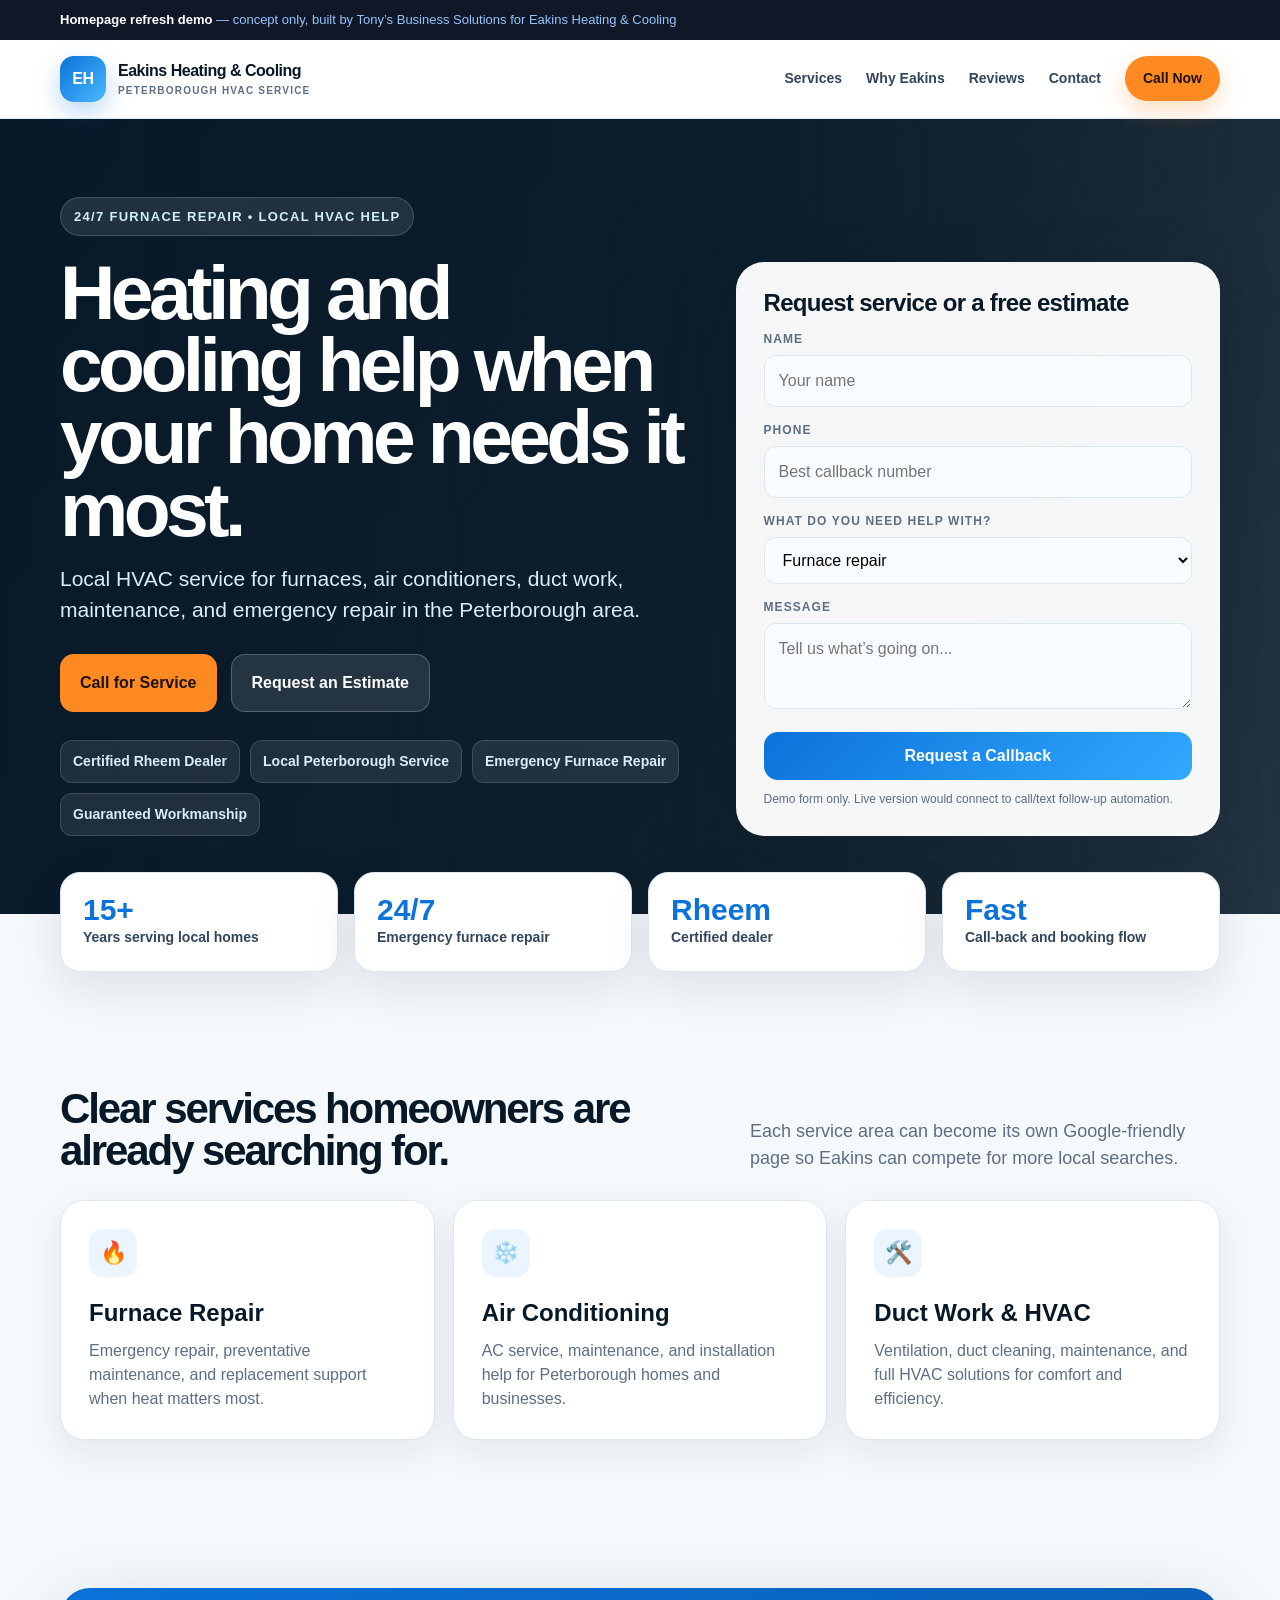
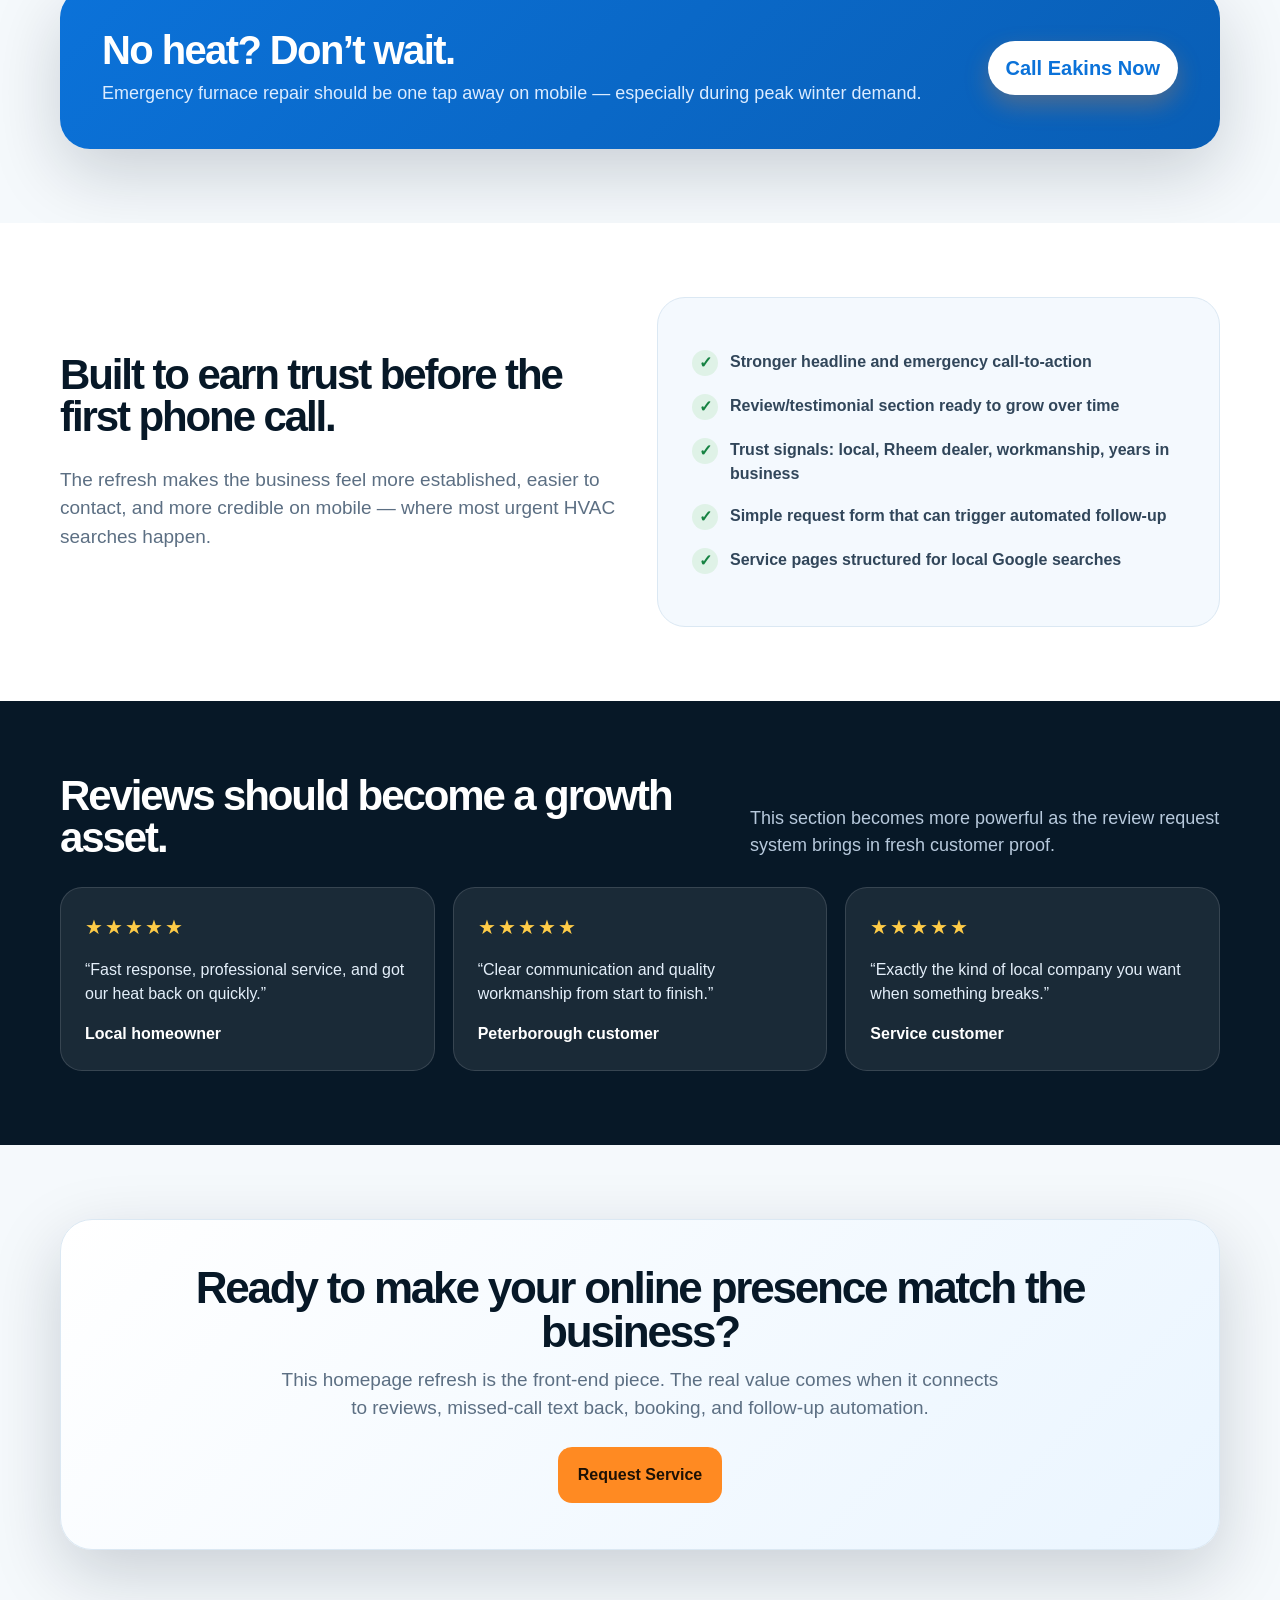
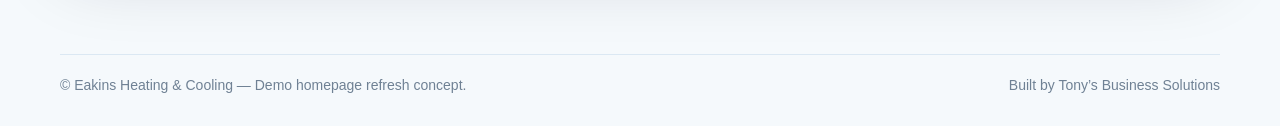
==== eakins-demo.html @ fe8b522e "Add Eakins homepage refresh demo" ====
<!doctype html>
<html lang="en">
<head>
  <meta charset="utf-8" />
  <meta name="viewport" content="width=device-width, initial-scale=1" />
  <title>Eakins Heating & Cooling — Homepage Refresh Demo</title>
  <meta name="description" content="Homepage refresh concept for Eakins Heating & Cooling in Peterborough." />
  <style>
    :root{
      --navy:#071827; --blue:#0b72d9; --blue2:#095eb5; --orange:#ff8a22; --ice:#eef8ff;
      --text:#102033; --muted:#5c6f83; --line:#dbe8f3; --white:#fff; --dark:#07121f;
      --shadow:0 24px 70px rgba(7,24,39,.18);
    }
    *{box-sizing:border-box} body{margin:0;font-family:Inter,Segoe UI,Arial,sans-serif;color:var(--text);background:#f5f9fc;line-height:1.5} a{text-decoration:none;color:inherit} .container{width:min(1160px,92vw);margin:0 auto}
    .demo-bar{background:#101827;color:#dbeafe;padding:10px 0;font-size:13px}.demo-bar strong{color:#fff}.demo-bar span{color:#93c5fd}
    header{background:rgba(255,255,255,.94);backdrop-filter:blur(14px);position:sticky;top:0;z-index:10;border-bottom:1px solid rgba(219,232,243,.85)}.nav{height:78px;display:flex;align-items:center;justify-content:space-between;gap:24px}.logo{display:flex;align-items:center;gap:12px;font-weight:900;letter-spacing:-.03em;color:var(--navy)}.mark{width:46px;height:46px;border-radius:14px;background:linear-gradient(135deg,var(--blue),#48b8ff);display:grid;place-items:center;color:#fff;font-weight:900;box-shadow:0 10px 25px rgba(11,114,217,.28)}.logo small{display:block;font-weight:700;letter-spacing:.12em;text-transform:uppercase;color:var(--muted);font-size:10px}.navlinks{display:flex;align-items:center;gap:24px;color:#31465a;font-weight:700;font-size:14px}.phone{background:var(--orange);color:#1f1206;padding:12px 18px;border-radius:999px;font-weight:900;box-shadow:0 10px 25px rgba(255,138,34,.28)}
    .hero{position:relative;overflow:hidden;background:linear-gradient(135deg,rgba(7,24,39,.95),rgba(7,24,39,.82)),radial-gradient(circle at 70% 30%,rgba(11,114,217,.35),transparent 35%);color:#fff}.hero:before{content:"";position:absolute;inset:0;background:linear-gradient(90deg,rgba(7,24,39,.98) 0%,rgba(7,24,39,.86) 52%,rgba(7,24,39,.35) 100%),url('https://images.unsplash.com/photo-1621905252507-b35492cc74b4?auto=format&fit=crop&w=1600&q=80') center/cover;opacity:.92}.hero-inner{position:relative;min-height:690px;display:grid;grid-template-columns:1.02fr .78fr;gap:42px;align-items:center;padding:78px 0}.eyebrow{display:inline-flex;align-items:center;gap:8px;background:rgba(255,255,255,.1);border:1px solid rgba(255,255,255,.16);color:#cdefff;padding:9px 13px;border-radius:999px;font-size:13px;font-weight:900;text-transform:uppercase;letter-spacing:.1em}.hero h1{font-size:clamp(44px,6vw,78px);line-height:.94;letter-spacing:-.06em;margin:20px 0 18px;max-width:760px}.hero p{font-size:21px;color:#dcecff;max-width:680px;margin:0 0 28px}.hero-actions{display:flex;flex-wrap:wrap;gap:14px;margin:28px 0}.btn{display:inline-flex;align-items:center;justify-content:center;gap:8px;border-radius:14px;padding:16px 20px;font-weight:900}.btn-primary{background:var(--orange);color:#1d1105}.btn-secondary{background:rgba(255,255,255,.11);border:1px solid rgba(255,255,255,.22);color:#fff}.trust-row{display:flex;flex-wrap:wrap;gap:10px;margin-top:22px}.trust{background:rgba(255,255,255,.09);border:1px solid rgba(255,255,255,.14);padding:10px 12px;border-radius:12px;color:#d9ebff;font-weight:800;font-size:14px}.quote-card{background:rgba(255,255,255,.96);color:var(--text);border-radius:28px;padding:28px;box-shadow:var(--shadow);align-self:end}.quote-card h3{font-size:24px;line-height:1.08;margin:0 0 14px;color:var(--navy);letter-spacing:-.03em}.quote-card label{display:block;font-weight:900;font-size:12px;color:var(--muted);text-transform:uppercase;letter-spacing:.09em;margin:14px 0 7px}.quote-card input,.quote-card select,.quote-card textarea{width:100%;border:1px solid var(--line);border-radius:12px;padding:13px 14px;font:inherit;background:#f9fcff}.quote-card textarea{min-height:86px;resize:vertical}.quote-card button{width:100%;border:0;margin-top:16px;cursor:pointer;background:linear-gradient(135deg,var(--blue),#32a9ff);color:#fff;padding:15px;border-radius:14px;font-weight:900;font-size:16px}.fine{font-size:12px;color:var(--muted);margin-top:10px}.stats{display:grid;grid-template-columns:repeat(4,1fr);gap:16px;transform:translateY(-42px);position:relative}.stat{background:#fff;border:1px solid var(--line);border-radius:20px;padding:22px;box-shadow:0 16px 46px rgba(7,24,39,.1)}.stat strong{display:block;font-size:30px;color:var(--blue);line-height:1}.stat span{font-weight:800;color:#31465a;font-size:14px}.section{padding:74px 0}.section-title{display:flex;align-items:end;justify-content:space-between;gap:22px;margin-bottom:28px}.section-title h2{font-size:42px;line-height:1;letter-spacing:-.05em;margin:0;color:var(--navy);max-width:680px}.section-title p{max-width:470px;color:var(--muted);font-size:18px;margin:0}.services{display:grid;grid-template-columns:repeat(3,1fr);gap:18px}.service{background:#fff;border:1px solid var(--line);border-radius:24px;padding:28px;box-shadow:0 12px 36px rgba(7,24,39,.08)}.icon{width:48px;height:48px;border-radius:14px;background:#eaf5ff;display:grid;place-items:center;color:var(--blue);font-weight:900;font-size:22px;margin-bottom:18px}.service h3{font-size:24px;margin:0 0 8px;color:var(--navy)}.service p{color:var(--muted);margin:0}.emergency{background:linear-gradient(135deg,var(--blue),var(--blue2));color:#fff;border-radius:30px;padding:42px;display:grid;grid-template-columns:1fr auto;gap:24px;align-items:center;box-shadow:var(--shadow)}.emergency h2{font-size:40px;line-height:1;margin:0 0 10px;letter-spacing:-.04em}.emergency p{margin:0;color:#dcecff;font-size:18px}.emergency .phone{font-size:20px;background:#fff;color:var(--blue)}.why{background:#fff}.why-grid{display:grid;grid-template-columns:1fr 1fr;gap:34px;align-items:center}.panel{background:#f4f9fe;border:1px solid var(--line);border-radius:28px;padding:34px}.check{display:flex;gap:12px;margin:18px 0;color:#31465a;font-weight:700}.check:before{content:"✓";width:26px;height:26px;border-radius:999px;background:#dff2e7;color:#168242;display:grid;place-items:center;flex:0 0 auto;font-weight:900}.reviews{background:#071827;color:#fff}.reviews .section-title h2{color:#fff}.reviews .section-title p{color:#b7c9dc}.review-grid{display:grid;grid-template-columns:repeat(3,1fr);gap:18px}.review{background:rgba(255,255,255,.08);border:1px solid rgba(255,255,255,.13);border-radius:22px;padding:24px}.stars{color:#ffcc47;font-size:20px;letter-spacing:2px}.review p{color:#e4effa}.review strong{color:#fff}.final-cta{background:linear-gradient(135deg,#fff,#eaf5ff);border:1px solid var(--line);border-radius:32px;padding:46px;text-align:center;box-shadow:var(--shadow)}.final-cta h2{font-size:44px;line-height:1;margin:0 0 12px;color:var(--navy);letter-spacing:-.05em}.final-cta p{font-size:19px;color:var(--muted);max-width:720px;margin:0 auto 24px}footer{padding:30px 0;color:#6f8194;font-size:14px}.foot{display:flex;justify-content:space-between;gap:20px;border-top:1px solid var(--line);padding-top:20px}.sticky-mobile{display:none}
    @media(max-width:900px){.navlinks{display:none}.hero-inner{grid-template-columns:1fr;min-height:auto;padding:58px 0}.quote-card{align-self:auto}.stats,.services,.review-grid,.why-grid{grid-template-columns:1fr}.stats{transform:none;margin-top:18px}.section-title{display:block}.emergency{grid-template-columns:1fr}.foot{display:block}.sticky-mobile{display:flex;position:fixed;bottom:14px;left:14px;right:14px;z-index:20;background:var(--orange);color:#1d1105;border-radius:16px;padding:15px;justify-content:center;font-weight:900;box-shadow:0 14px 40px rgba(0,0,0,.25)}}
  </style>
</head>
<body>
  <div class="demo-bar"><div class="container"><strong>Homepage refresh demo</strong> <span>— concept only, built by Tony’s Business Solutions for Eakins Heating & Cooling</span></div></div>
  <header>
    <div class="container nav">
      <a class="logo" href="#"><div class="mark">EH</div><div>Eakins Heating & Cooling<small>Peterborough HVAC Service</small></div></a>
      <nav class="navlinks"><a href="#services">Services</a><a href="#why">Why Eakins</a><a href="#reviews">Reviews</a><a href="#contact">Contact</a><a class="phone" href="tel:+17050000000">Call Now</a></nav>
    </div>
  </header>
  <main>
    <section class="hero">
      <div class="container hero-inner">
        <div>
          <div class="eyebrow">24/7 Furnace Repair • Local HVAC Help</div>
          <h1>Heating and cooling help when your home needs it most.</h1>
          <p>Local HVAC service for furnaces, air conditioners, duct work, maintenance, and emergency repair in the Peterborough area.</p>
          <div class="hero-actions"><a class="btn btn-primary" href="tel:+17050000000">Call for Service</a><a class="btn btn-secondary" href="#contact">Request an Estimate</a></div>
          <div class="trust-row"><div class="trust">Certified Rheem Dealer</div><div class="trust">Local Peterborough Service</div><div class="trust">Emergency Furnace Repair</div><div class="trust">Guaranteed Workmanship</div></div>
        </div>
        <form class="quote-card" id="contact">
          <h3>Request service or a free estimate</h3>
          <label>Name</label><input placeholder="Your name" />
          <label>Phone</label><input placeholder="Best callback number" />
          <label>What do you need help with?</label><select><option>Furnace repair</option><option>Air conditioning</option><option>HVAC installation</option><option>Duct work / maintenance</option><option>Emergency service</option></select>
          <label>Message</label><textarea placeholder="Tell us what’s going on..."></textarea>
          <button type="button">Request a Callback</button>
          <div class="fine">Demo form only. Live version would connect to call/text follow-up automation.</div>
        </form>
      </div>
    </section>
    <div class="container stats">
      <div class="stat"><strong>15+</strong><span>Years serving local homes</span></div>
      <div class="stat"><strong>24/7</strong><span>Emergency furnace repair</span></div>
      <div class="stat"><strong>Rheem</strong><span>Certified dealer</span></div>
      <div class="stat"><strong>Fast</strong><span>Call-back and booking flow</span></div>
    </div>
    <section class="section" id="services">
      <div class="container">
        <div class="section-title"><h2>Clear services homeowners are already searching for.</h2><p>Each service area can become its own Google-friendly page so Eakins can compete for more local searches.</p></div>
        <div class="services">
          <div class="service"><div class="icon">🔥</div><h3>Furnace Repair</h3><p>Emergency repair, preventative maintenance, and replacement support when heat matters most.</p></div>
          <div class="service"><div class="icon">❄️</div><h3>Air Conditioning</h3><p>AC service, maintenance, and installation help for Peterborough homes and businesses.</p></div>
          <div class="service"><div class="icon">🛠️</div><h3>Duct Work & HVAC</h3><p>Ventilation, duct cleaning, maintenance, and full HVAC solutions for comfort and efficiency.</p></div>
        </div>
      </div>
    </section>
    <section class="section"><div class="container"><div class="emergency"><div><h2>No heat? Don’t wait.</h2><p>Emergency furnace repair should be one tap away on mobile — especially during peak winter demand.</p></div><a class="phone" href="tel:+17050000000">Call Eakins Now</a></div></div></section>
    <section class="section why" id="why"><div class="container why-grid"><div><div class="section-title"><h2>Built to earn trust before the first phone call.</h2></div><p style="font-size:19px;color:var(--muted)">The refresh makes the business feel more established, easier to contact, and more credible on mobile — where most urgent HVAC searches happen.</p></div><div class="panel"><div class="check">Stronger headline and emergency call-to-action</div><div class="check">Review/testimonial section ready to grow over time</div><div class="check">Trust signals: local, Rheem dealer, workmanship, years in business</div><div class="check">Simple request form that can trigger automated follow-up</div><div class="check">Service pages structured for local Google searches</div></div></div></section>
    <section class="section reviews" id="reviews"><div class="container"><div class="section-title"><h2>Reviews should become a growth asset.</h2><p>This section becomes more powerful as the review request system brings in fresh customer proof.</p></div><div class="review-grid"><div class="review"><div class="stars">★★★★★</div><p>“Fast response, professional service, and got our heat back on quickly.”</p><strong>Local homeowner</strong></div><div class="review"><div class="stars">★★★★★</div><p>“Clear communication and quality workmanship from start to finish.”</p><strong>Peterborough customer</strong></div><div class="review"><div class="stars">★★★★★</div><p>“Exactly the kind of local company you want when something breaks.”</p><strong>Service customer</strong></div></div></div></section>
    <section class="section"><div class="container final-cta"><h2>Ready to make your online presence match the business?</h2><p>This homepage refresh is the front-end piece. The real value comes when it connects to reviews, missed-call text back, booking, and follow-up automation.</p><a class="btn btn-primary" href="#contact">Request Service</a></div></section>
  </main>
  <footer><div class="container foot"><div>© Eakins Heating & Cooling — Demo homepage refresh concept.</div><div>Built by Tony’s Business Solutions</div></div></footer>
  <a class="sticky-mobile" href="tel:+17050000000">Call Eakins Heating & Cooling</a>
</body>
</html>
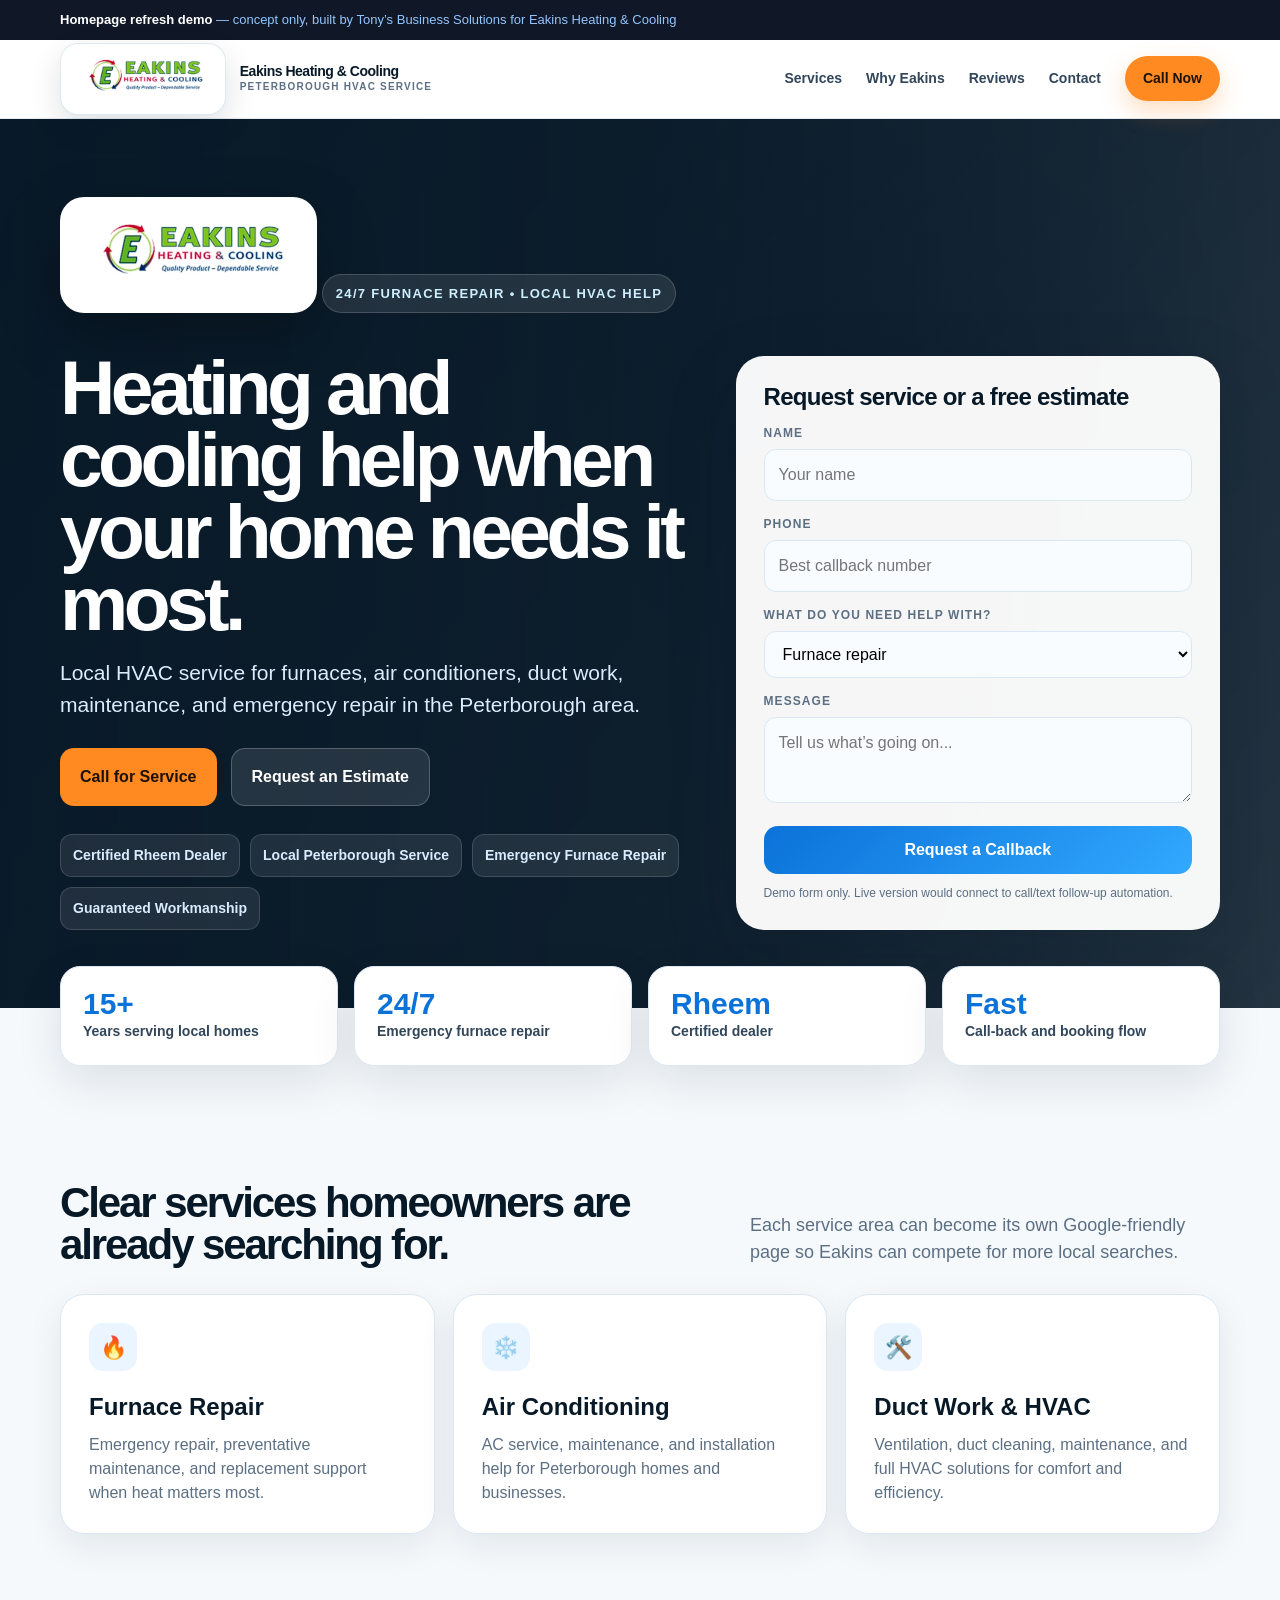
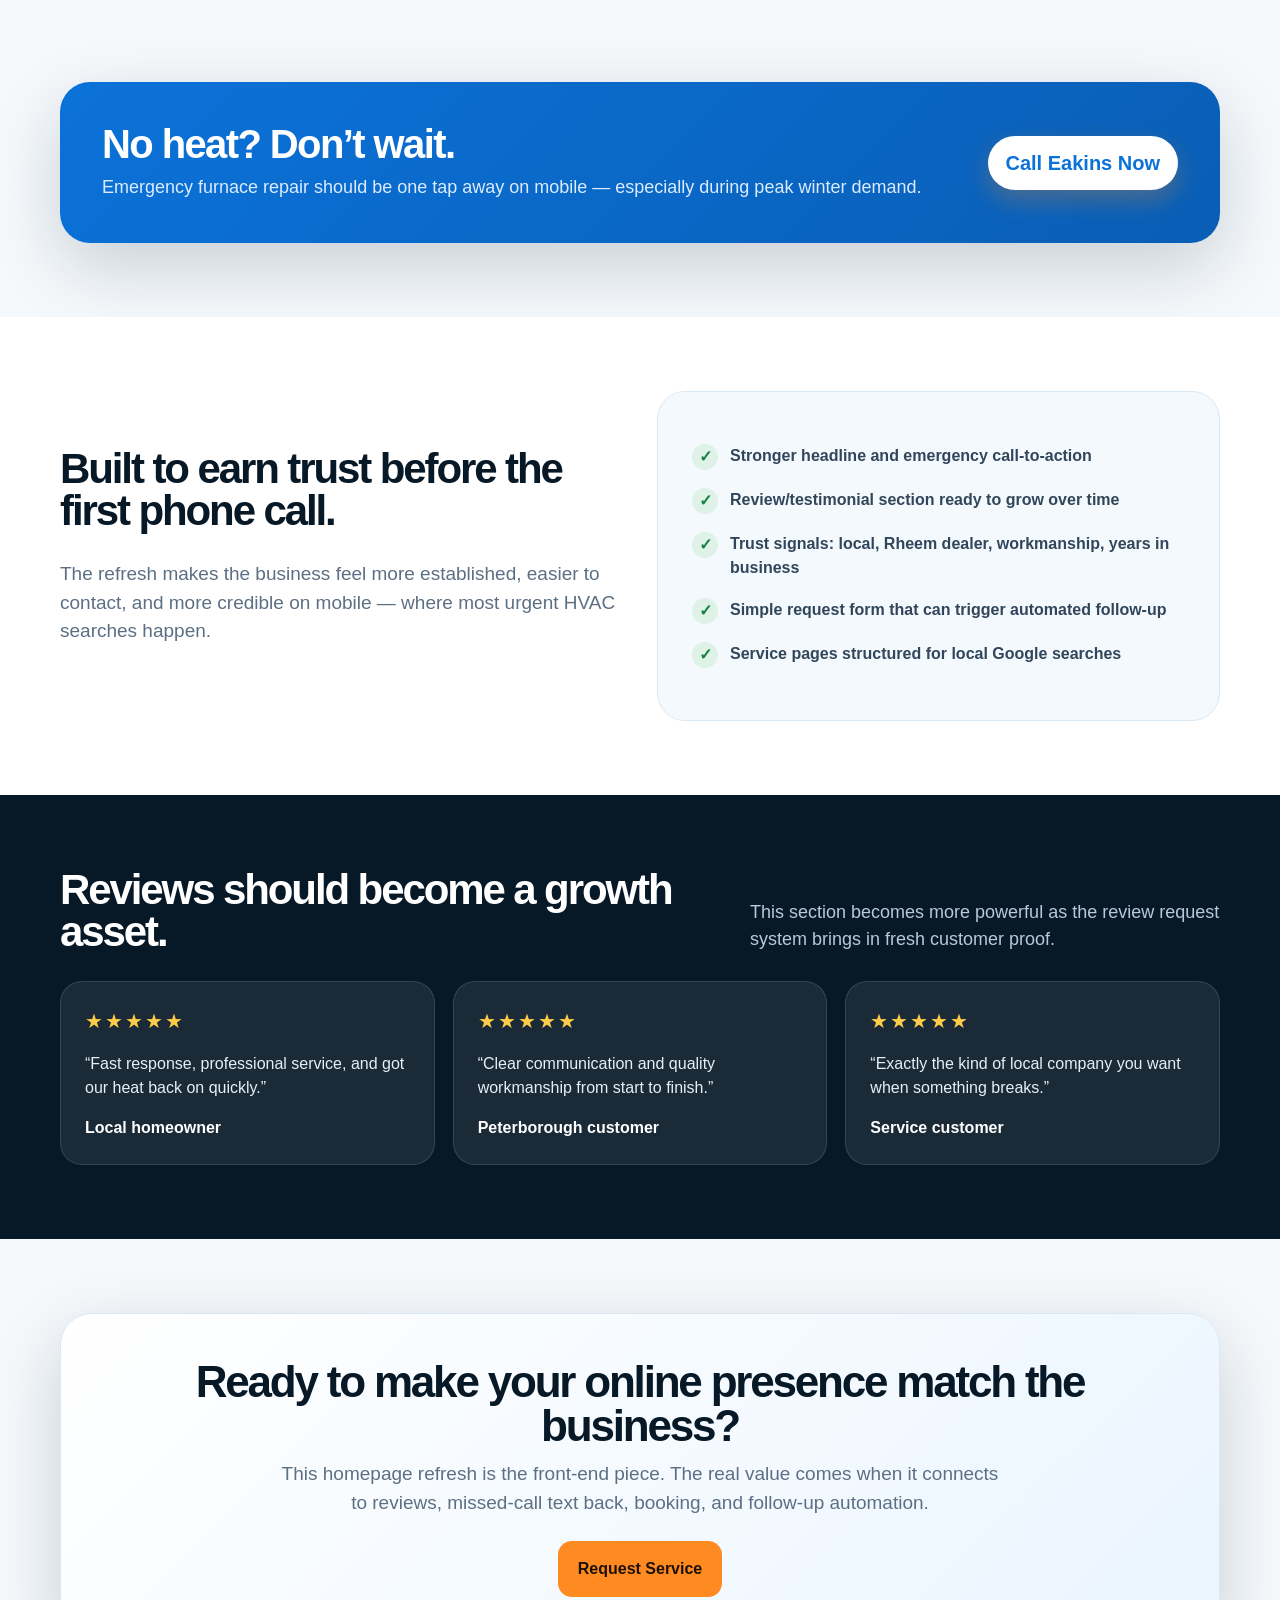
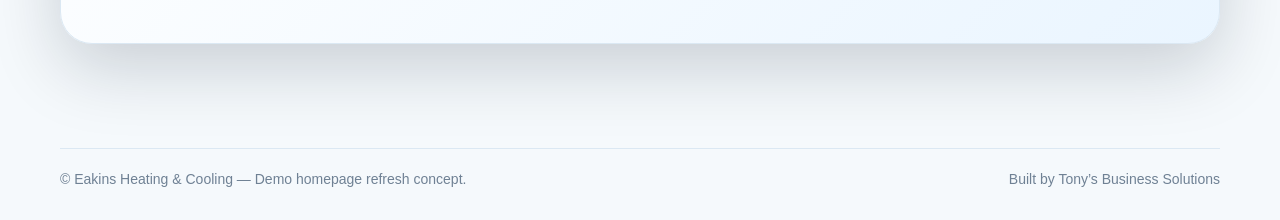
==== commit f2a695eb: "Add Eakins logo to demo page" ====
--- a/eakins-demo.html
+++ b/eakins-demo.html
@@ -13,16 +13,16 @@
     }
     *{box-sizing:border-box} body{margin:0;font-family:Inter,Segoe UI,Arial,sans-serif;color:var(--text);background:#f5f9fc;line-height:1.5} a{text-decoration:none;color:inherit} .container{width:min(1160px,92vw);margin:0 auto}
     .demo-bar{background:#101827;color:#dbeafe;padding:10px 0;font-size:13px}.demo-bar strong{color:#fff}.demo-bar span{color:#93c5fd}
-    header{background:rgba(255,255,255,.94);backdrop-filter:blur(14px);position:sticky;top:0;z-index:10;border-bottom:1px solid rgba(219,232,243,.85)}.nav{height:78px;display:flex;align-items:center;justify-content:space-between;gap:24px}.logo{display:flex;align-items:center;gap:12px;font-weight:900;letter-spacing:-.03em;color:var(--navy)}.mark{width:46px;height:46px;border-radius:14px;background:linear-gradient(135deg,var(--blue),#48b8ff);display:grid;place-items:center;color:#fff;font-weight:900;box-shadow:0 10px 25px rgba(11,114,217,.28)}.logo small{display:block;font-weight:700;letter-spacing:.12em;text-transform:uppercase;color:var(--muted);font-size:10px}.navlinks{display:flex;align-items:center;gap:24px;color:#31465a;font-weight:700;font-size:14px}.phone{background:var(--orange);color:#1f1206;padding:12px 18px;border-radius:999px;font-weight:900;box-shadow:0 10px 25px rgba(255,138,34,.28)}
-    .hero{position:relative;overflow:hidden;background:linear-gradient(135deg,rgba(7,24,39,.95),rgba(7,24,39,.82)),radial-gradient(circle at 70% 30%,rgba(11,114,217,.35),transparent 35%);color:#fff}.hero:before{content:"";position:absolute;inset:0;background:linear-gradient(90deg,rgba(7,24,39,.98) 0%,rgba(7,24,39,.86) 52%,rgba(7,24,39,.35) 100%),url('https://images.unsplash.com/photo-1621905252507-b35492cc74b4?auto=format&fit=crop&w=1600&q=80') center/cover;opacity:.92}.hero-inner{position:relative;min-height:690px;display:grid;grid-template-columns:1.02fr .78fr;gap:42px;align-items:center;padding:78px 0}.eyebrow{display:inline-flex;align-items:center;gap:8px;background:rgba(255,255,255,.1);border:1px solid rgba(255,255,255,.16);color:#cdefff;padding:9px 13px;border-radius:999px;font-size:13px;font-weight:900;text-transform:uppercase;letter-spacing:.1em}.hero h1{font-size:clamp(44px,6vw,78px);line-height:.94;letter-spacing:-.06em;margin:20px 0 18px;max-width:760px}.hero p{font-size:21px;color:#dcecff;max-width:680px;margin:0 0 28px}.hero-actions{display:flex;flex-wrap:wrap;gap:14px;margin:28px 0}.btn{display:inline-flex;align-items:center;justify-content:center;gap:8px;border-radius:14px;padding:16px 20px;font-weight:900}.btn-primary{background:var(--orange);color:#1d1105}.btn-secondary{background:rgba(255,255,255,.11);border:1px solid rgba(255,255,255,.22);color:#fff}.trust-row{display:flex;flex-wrap:wrap;gap:10px;margin-top:22px}.trust{background:rgba(255,255,255,.09);border:1px solid rgba(255,255,255,.14);padding:10px 12px;border-radius:12px;color:#d9ebff;font-weight:800;font-size:14px}.quote-card{background:rgba(255,255,255,.96);color:var(--text);border-radius:28px;padding:28px;box-shadow:var(--shadow);align-self:end}.quote-card h3{font-size:24px;line-height:1.08;margin:0 0 14px;color:var(--navy);letter-spacing:-.03em}.quote-card label{display:block;font-weight:900;font-size:12px;color:var(--muted);text-transform:uppercase;letter-spacing:.09em;margin:14px 0 7px}.quote-card input,.quote-card select,.quote-card textarea{width:100%;border:1px solid var(--line);border-radius:12px;padding:13px 14px;font:inherit;background:#f9fcff}.quote-card textarea{min-height:86px;resize:vertical}.quote-card button{width:100%;border:0;margin-top:16px;cursor:pointer;background:linear-gradient(135deg,var(--blue),#32a9ff);color:#fff;padding:15px;border-radius:14px;font-weight:900;font-size:16px}.fine{font-size:12px;color:var(--muted);margin-top:10px}.stats{display:grid;grid-template-columns:repeat(4,1fr);gap:16px;transform:translateY(-42px);position:relative}.stat{background:#fff;border:1px solid var(--line);border-radius:20px;padding:22px;box-shadow:0 16px 46px rgba(7,24,39,.1)}.stat strong{display:block;font-size:30px;color:var(--blue);line-height:1}.stat span{font-weight:800;color:#31465a;font-size:14px}.section{padding:74px 0}.section-title{display:flex;align-items:end;justify-content:space-between;gap:22px;margin-bottom:28px}.section-title h2{font-size:42px;line-height:1;letter-spacing:-.05em;margin:0;color:var(--navy);max-width:680px}.section-title p{max-width:470px;color:var(--muted);font-size:18px;margin:0}.services{display:grid;grid-template-columns:repeat(3,1fr);gap:18px}.service{background:#fff;border:1px solid var(--line);border-radius:24px;padding:28px;box-shadow:0 12px 36px rgba(7,24,39,.08)}.icon{width:48px;height:48px;border-radius:14px;background:#eaf5ff;display:grid;place-items:center;color:var(--blue);font-weight:900;font-size:22px;margin-bottom:18px}.service h3{font-size:24px;margin:0 0 8px;color:var(--navy)}.service p{color:var(--muted);margin:0}.emergency{background:linear-gradient(135deg,var(--blue),var(--blue2));color:#fff;border-radius:30px;padding:42px;display:grid;grid-template-columns:1fr auto;gap:24px;align-items:center;box-shadow:var(--shadow)}.emergency h2{font-size:40px;line-height:1;margin:0 0 10px;letter-spacing:-.04em}.emergency p{margin:0;color:#dcecff;font-size:18px}.emergency .phone{font-size:20px;background:#fff;color:var(--blue)}.why{background:#fff}.why-grid{display:grid;grid-template-columns:1fr 1fr;gap:34px;align-items:center}.panel{background:#f4f9fe;border:1px solid var(--line);border-radius:28px;padding:34px}.check{display:flex;gap:12px;margin:18px 0;color:#31465a;font-weight:700}.check:before{content:"✓";width:26px;height:26px;border-radius:999px;background:#dff2e7;color:#168242;display:grid;place-items:center;flex:0 0 auto;font-weight:900}.reviews{background:#071827;color:#fff}.reviews .section-title h2{color:#fff}.reviews .section-title p{color:#b7c9dc}.review-grid{display:grid;grid-template-columns:repeat(3,1fr);gap:18px}.review{background:rgba(255,255,255,.08);border:1px solid rgba(255,255,255,.13);border-radius:22px;padding:24px}.stars{color:#ffcc47;font-size:20px;letter-spacing:2px}.review p{color:#e4effa}.review strong{color:#fff}.final-cta{background:linear-gradient(135deg,#fff,#eaf5ff);border:1px solid var(--line);border-radius:32px;padding:46px;text-align:center;box-shadow:var(--shadow)}.final-cta h2{font-size:44px;line-height:1;margin:0 0 12px;color:var(--navy);letter-spacing:-.05em}.final-cta p{font-size:19px;color:var(--muted);max-width:720px;margin:0 auto 24px}footer{padding:30px 0;color:#6f8194;font-size:14px}.foot{display:flex;justify-content:space-between;gap:20px;border-top:1px solid var(--line);padding-top:20px}.sticky-mobile{display:none}
-    @media(max-width:900px){.navlinks{display:none}.hero-inner{grid-template-columns:1fr;min-height:auto;padding:58px 0}.quote-card{align-self:auto}.stats,.services,.review-grid,.why-grid{grid-template-columns:1fr}.stats{transform:none;margin-top:18px}.section-title{display:block}.emergency{grid-template-columns:1fr}.foot{display:block}.sticky-mobile{display:flex;position:fixed;bottom:14px;left:14px;right:14px;z-index:20;background:var(--orange);color:#1d1105;border-radius:16px;padding:15px;justify-content:center;font-weight:900;box-shadow:0 14px 40px rgba(0,0,0,.25)}}
+    header{background:rgba(255,255,255,.94);backdrop-filter:blur(14px);position:sticky;top:0;z-index:10;border-bottom:1px solid rgba(219,232,243,.85)}.nav{height:78px;display:flex;align-items:center;justify-content:space-between;gap:24px}.logo{display:flex;align-items:center;gap:14px;font-weight:900;letter-spacing:-.03em;color:var(--navy)}.logo-card{background:#fff;border:1px solid rgba(219,232,243,.95);border-radius:18px;padding:8px 13px;box-shadow:0 12px 30px rgba(7,24,39,.13);display:flex;align-items:center}.logo-img{height:54px;width:auto;display:block}.logo-text{font-size:14px;line-height:1.05}.logo small{display:block;font-weight:800;letter-spacing:.12em;text-transform:uppercase;color:var(--muted);font-size:10px;margin-top:3px}.navlinks{display:flex;align-items:center;gap:24px;color:#31465a;font-weight:700;font-size:14px}.phone{background:var(--orange);color:#1f1206;padding:12px 18px;border-radius:999px;font-weight:900;box-shadow:0 10px 25px rgba(255,138,34,.28)}
+    .hero{position:relative;overflow:hidden;background:linear-gradient(135deg,rgba(7,24,39,.95),rgba(7,24,39,.82)),radial-gradient(circle at 70% 30%,rgba(11,114,217,.35),transparent 35%);color:#fff}.hero:before{content:"";position:absolute;inset:0;background:linear-gradient(90deg,rgba(7,24,39,.98) 0%,rgba(7,24,39,.86) 52%,rgba(7,24,39,.35) 100%),url('https://images.unsplash.com/photo-1621905252507-b35492cc74b4?auto=format&fit=crop&w=1600&q=80') center/cover;opacity:.92}.hero-inner{position:relative;min-height:690px;display:grid;grid-template-columns:1.02fr .78fr;gap:42px;align-items:center;padding:78px 0}.hero-logo-card{display:inline-flex;background:#fff;border-radius:24px;padding:14px 18px;margin-bottom:18px;box-shadow:0 22px 60px rgba(0,0,0,.28);border:1px solid rgba(255,255,255,.65)}.hero-logo-card img{height:86px;width:auto;display:block}.eyebrow{display:inline-flex;align-items:center;gap:8px;background:rgba(255,255,255,.1);border:1px solid rgba(255,255,255,.16);color:#cdefff;padding:9px 13px;border-radius:999px;font-size:13px;font-weight:900;text-transform:uppercase;letter-spacing:.1em}.hero h1{font-size:clamp(44px,6vw,78px);line-height:.94;letter-spacing:-.06em;margin:20px 0 18px;max-width:760px}.hero p{font-size:21px;color:#dcecff;max-width:680px;margin:0 0 28px}.hero-actions{display:flex;flex-wrap:wrap;gap:14px;margin:28px 0}.btn{display:inline-flex;align-items:center;justify-content:center;gap:8px;border-radius:14px;padding:16px 20px;font-weight:900}.btn-primary{background:var(--orange);color:#1d1105}.btn-secondary{background:rgba(255,255,255,.11);border:1px solid rgba(255,255,255,.22);color:#fff}.trust-row{display:flex;flex-wrap:wrap;gap:10px;margin-top:22px}.trust{background:rgba(255,255,255,.09);border:1px solid rgba(255,255,255,.14);padding:10px 12px;border-radius:12px;color:#d9ebff;font-weight:800;font-size:14px}.quote-card{background:rgba(255,255,255,.96);color:var(--text);border-radius:28px;padding:28px;box-shadow:var(--shadow);align-self:end}.quote-card h3{font-size:24px;line-height:1.08;margin:0 0 14px;color:var(--navy);letter-spacing:-.03em}.quote-card label{display:block;font-weight:900;font-size:12px;color:var(--muted);text-transform:uppercase;letter-spacing:.09em;margin:14px 0 7px}.quote-card input,.quote-card select,.quote-card textarea{width:100%;border:1px solid var(--line);border-radius:12px;padding:13px 14px;font:inherit;background:#f9fcff}.quote-card textarea{min-height:86px;resize:vertical}.quote-card button{width:100%;border:0;margin-top:16px;cursor:pointer;background:linear-gradient(135deg,var(--blue),#32a9ff);color:#fff;padding:15px;border-radius:14px;font-weight:900;font-size:16px}.fine{font-size:12px;color:var(--muted);margin-top:10px}.stats{display:grid;grid-template-columns:repeat(4,1fr);gap:16px;transform:translateY(-42px);position:relative}.stat{background:#fff;border:1px solid var(--line);border-radius:20px;padding:22px;box-shadow:0 16px 46px rgba(7,24,39,.1)}.stat strong{display:block;font-size:30px;color:var(--blue);line-height:1}.stat span{font-weight:800;color:#31465a;font-size:14px}.section{padding:74px 0}.section-title{display:flex;align-items:end;justify-content:space-between;gap:22px;margin-bottom:28px}.section-title h2{font-size:42px;line-height:1;letter-spacing:-.05em;margin:0;color:var(--navy);max-width:680px}.section-title p{max-width:470px;color:var(--muted);font-size:18px;margin:0}.services{display:grid;grid-template-columns:repeat(3,1fr);gap:18px}.service{background:#fff;border:1px solid var(--line);border-radius:24px;padding:28px;box-shadow:0 12px 36px rgba(7,24,39,.08)}.icon{width:48px;height:48px;border-radius:14px;background:#eaf5ff;display:grid;place-items:center;color:var(--blue);font-weight:900;font-size:22px;margin-bottom:18px}.service h3{font-size:24px;margin:0 0 8px;color:var(--navy)}.service p{color:var(--muted);margin:0}.emergency{background:linear-gradient(135deg,var(--blue),var(--blue2));color:#fff;border-radius:30px;padding:42px;display:grid;grid-template-columns:1fr auto;gap:24px;align-items:center;box-shadow:var(--shadow)}.emergency h2{font-size:40px;line-height:1;margin:0 0 10px;letter-spacing:-.04em}.emergency p{margin:0;color:#dcecff;font-size:18px}.emergency .phone{font-size:20px;background:#fff;color:var(--blue)}.why{background:#fff}.why-grid{display:grid;grid-template-columns:1fr 1fr;gap:34px;align-items:center}.panel{background:#f4f9fe;border:1px solid var(--line);border-radius:28px;padding:34px}.check{display:flex;gap:12px;margin:18px 0;color:#31465a;font-weight:700}.check:before{content:"✓";width:26px;height:26px;border-radius:999px;background:#dff2e7;color:#168242;display:grid;place-items:center;flex:0 0 auto;font-weight:900}.reviews{background:#071827;color:#fff}.reviews .section-title h2{color:#fff}.reviews .section-title p{color:#b7c9dc}.review-grid{display:grid;grid-template-columns:repeat(3,1fr);gap:18px}.review{background:rgba(255,255,255,.08);border:1px solid rgba(255,255,255,.13);border-radius:22px;padding:24px}.stars{color:#ffcc47;font-size:20px;letter-spacing:2px}.review p{color:#e4effa}.review strong{color:#fff}.final-cta{background:linear-gradient(135deg,#fff,#eaf5ff);border:1px solid var(--line);border-radius:32px;padding:46px;text-align:center;box-shadow:var(--shadow)}.final-cta h2{font-size:44px;line-height:1;margin:0 0 12px;color:var(--navy);letter-spacing:-.05em}.final-cta p{font-size:19px;color:var(--muted);max-width:720px;margin:0 auto 24px}footer{padding:30px 0;color:#6f8194;font-size:14px}.foot{display:flex;justify-content:space-between;gap:20px;border-top:1px solid var(--line);padding-top:20px}.sticky-mobile{display:none}
+    @media(max-width:900px){.navlinks{display:none}.hero-inner{grid-template-columns:1fr;min-height:auto;padding:58px 0}.quote-card{align-self:auto}.stats,.services,.review-grid,.why-grid{grid-template-columns:1fr}.stats{transform:none;margin-top:18px}.section-title{display:block}.emergency{grid-template-columns:1fr}.foot{display:block}.logo-img{height:44px}.logo-text{display:none}.hero-logo-card img{height:62px}.sticky-mobile{display:flex;position:fixed;bottom:14px;left:14px;right:14px;z-index:20;background:var(--orange);color:#1d1105;border-radius:16px;padding:15px;justify-content:center;font-weight:900;box-shadow:0 14px 40px rgba(0,0,0,.25)}}
   </style>
 </head>
 <body>
   <div class="demo-bar"><div class="container"><strong>Homepage refresh demo</strong> <span>— concept only, built by Tony’s Business Solutions for Eakins Heating & Cooling</span></div></div>
   <header>
     <div class="container nav">
-      <a class="logo" href="#"><div class="mark">EH</div><div>Eakins Heating & Cooling<small>Peterborough HVAC Service</small></div></a>
+      <a class="logo" href="#"><div class="logo-card"><img class="logo-img" src="eakins-logo-clean.png" alt="Eakins Heating & Cooling logo"></div><div class="logo-text">Eakins Heating & Cooling<small>Peterborough HVAC Service</small></div></a>
       <nav class="navlinks"><a href="#services">Services</a><a href="#why">Why Eakins</a><a href="#reviews">Reviews</a><a href="#contact">Contact</a><a class="phone" href="tel:+17050000000">Call Now</a></nav>
     </div>
   </header>
@@ -30,6 +30,7 @@
     <section class="hero">
       <div class="container hero-inner">
         <div>
+          <div class="hero-logo-card"><img src="eakins-logo-clean.png" alt="Eakins Heating & Cooling logo"></div>
           <div class="eyebrow">24/7 Furnace Repair • Local HVAC Help</div>
           <h1>Heating and cooling help when your home needs it most.</h1>
           <p>Local HVAC service for furnaces, air conditioners, duct work, maintenance, and emergency repair in the Peterborough area.</p>
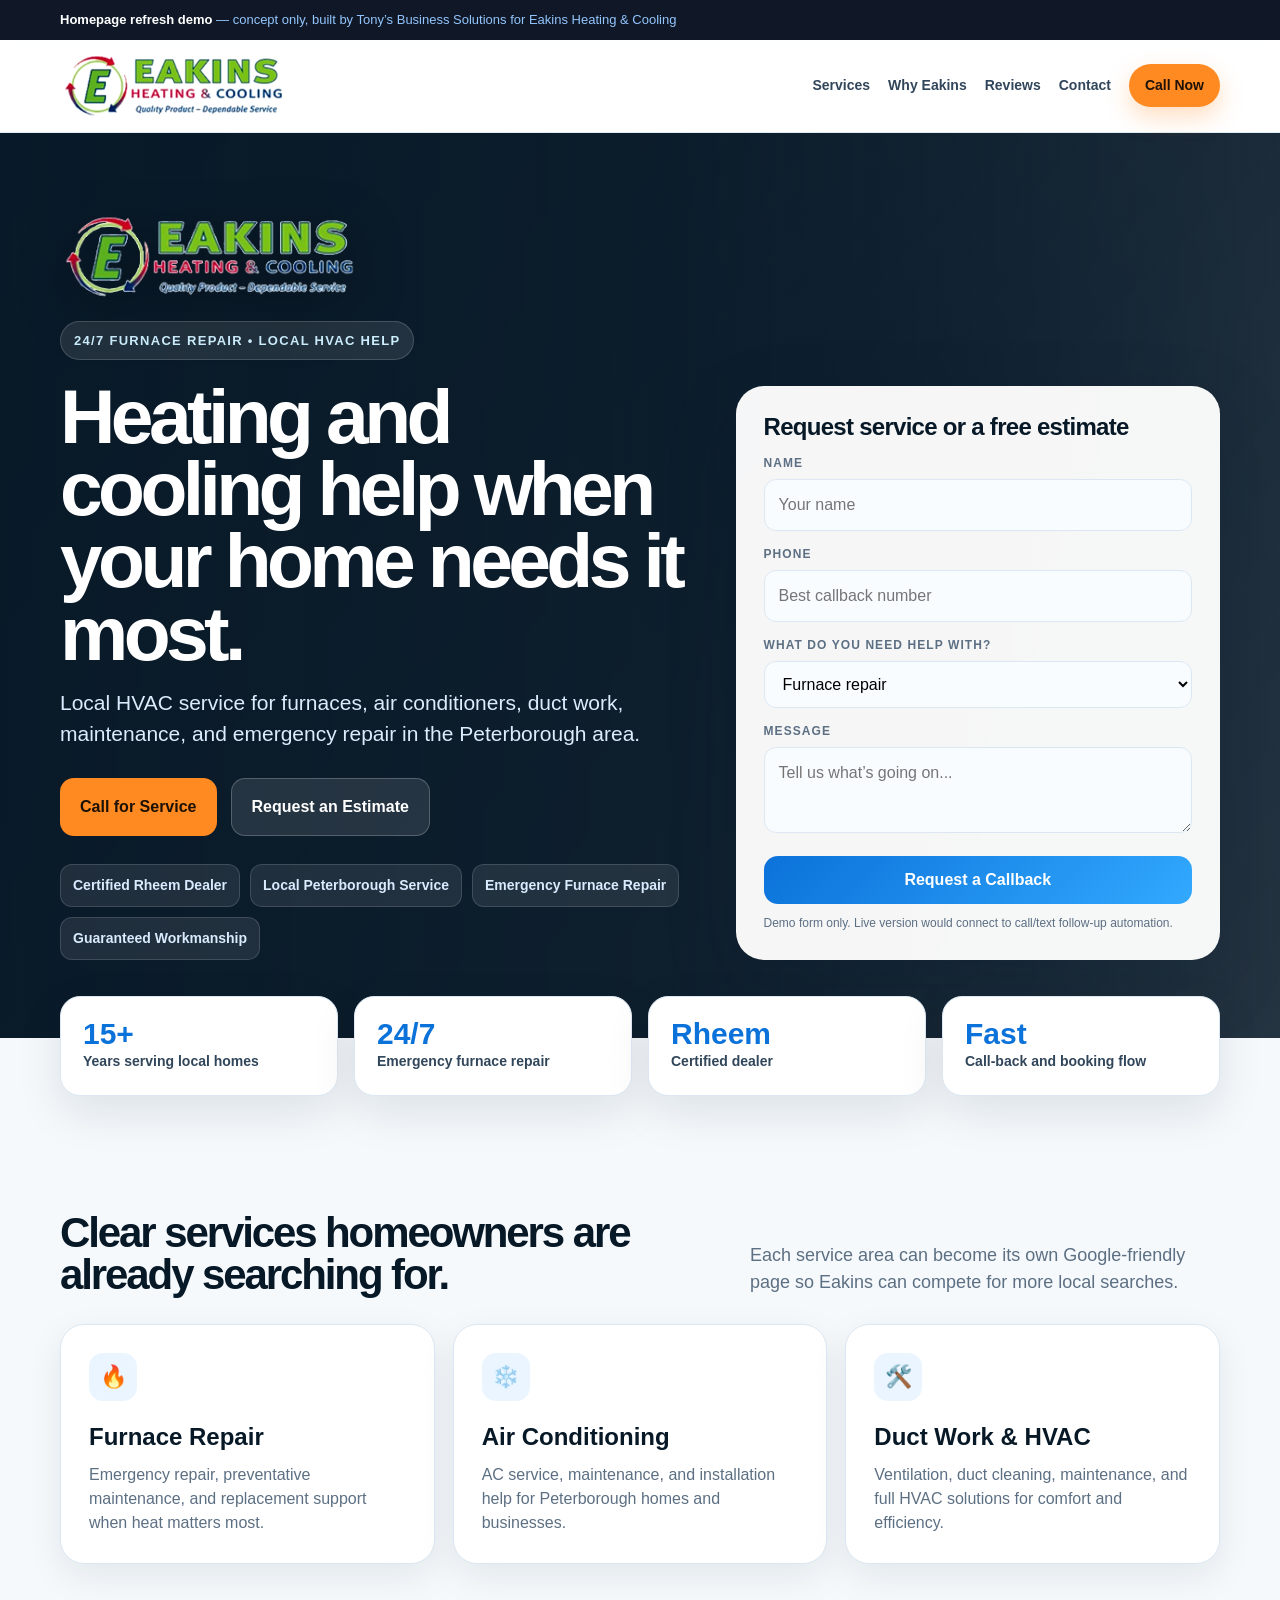
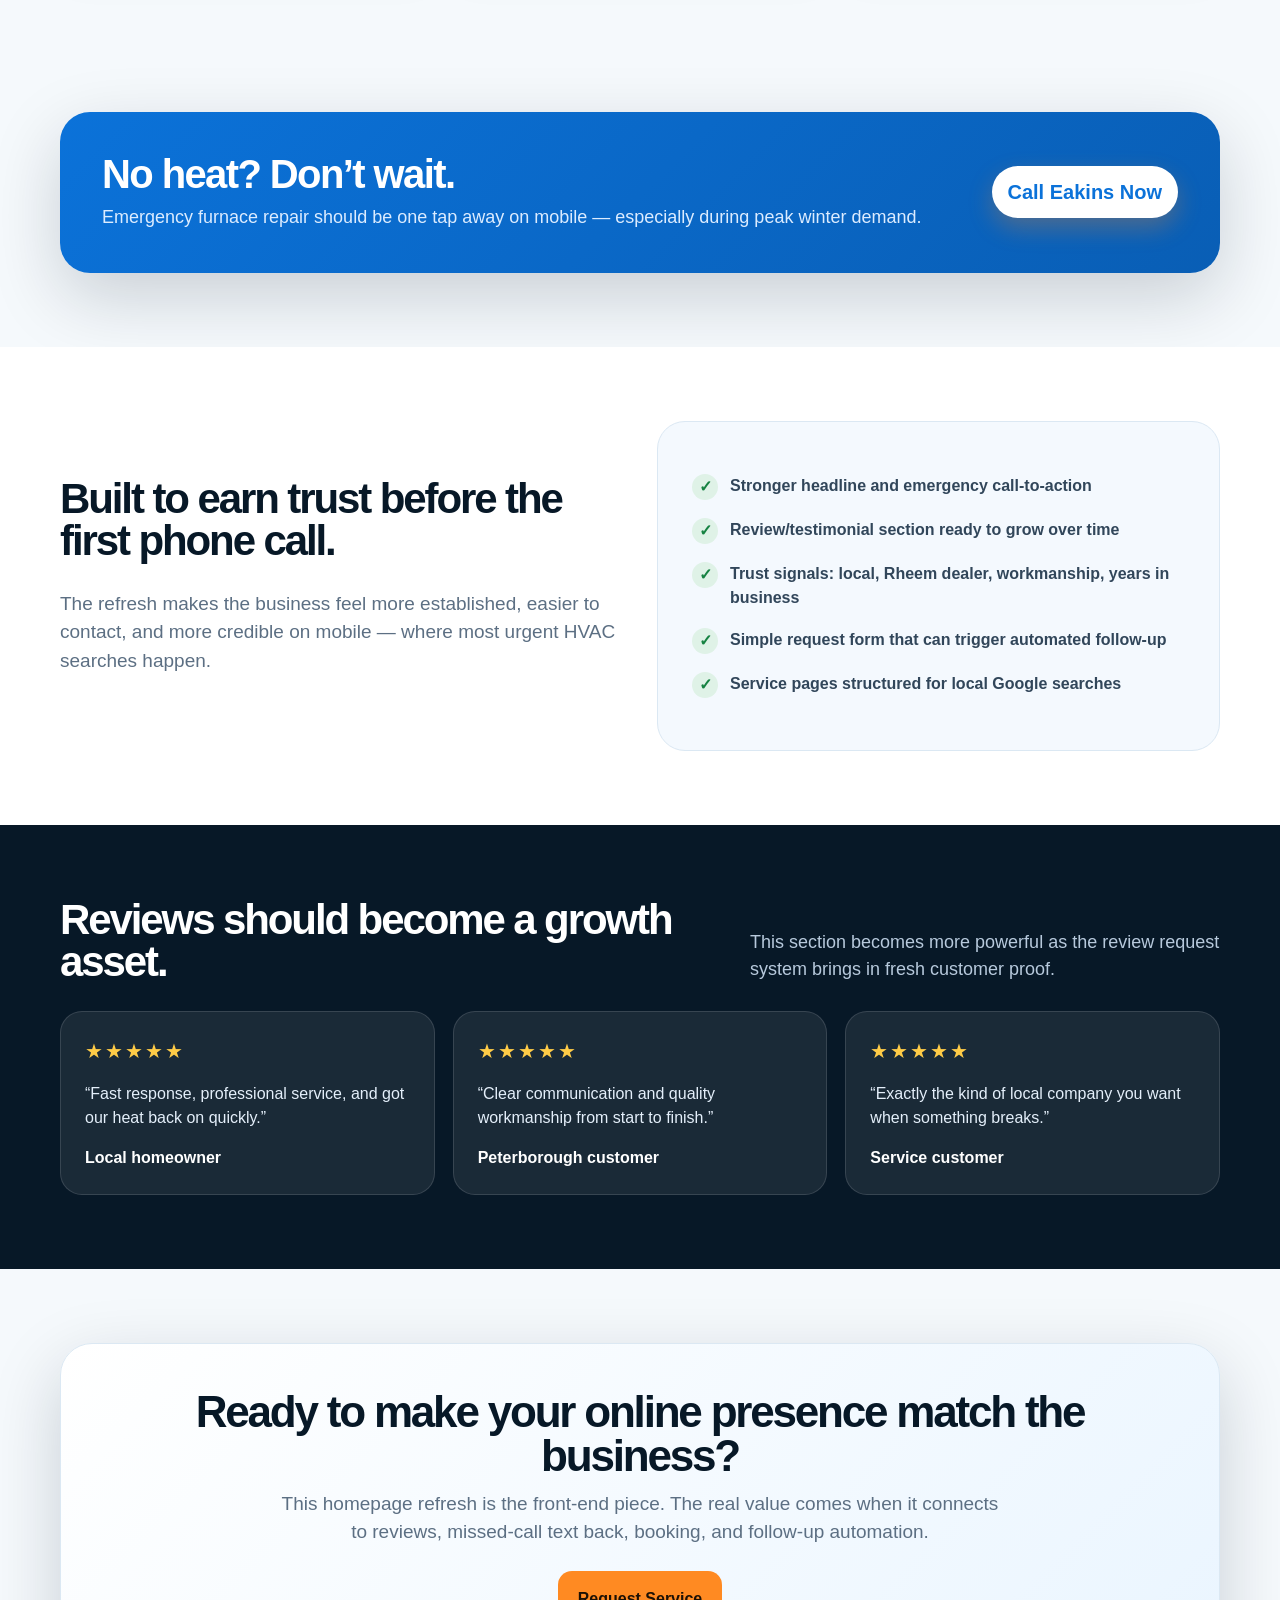
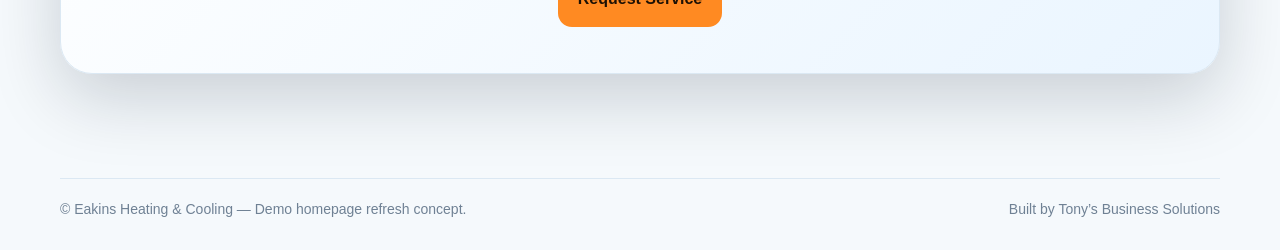
==== commit 479e2bc5: "Make Eakins demo logo seamless" ====
--- a/eakins-demo.html
+++ b/eakins-demo.html
@@ -13,16 +13,16 @@
     }
     *{box-sizing:border-box} body{margin:0;font-family:Inter,Segoe UI,Arial,sans-serif;color:var(--text);background:#f5f9fc;line-height:1.5} a{text-decoration:none;color:inherit} .container{width:min(1160px,92vw);margin:0 auto}
     .demo-bar{background:#101827;color:#dbeafe;padding:10px 0;font-size:13px}.demo-bar strong{color:#fff}.demo-bar span{color:#93c5fd}
-    header{background:rgba(255,255,255,.94);backdrop-filter:blur(14px);position:sticky;top:0;z-index:10;border-bottom:1px solid rgba(219,232,243,.85)}.nav{height:78px;display:flex;align-items:center;justify-content:space-between;gap:24px}.logo{display:flex;align-items:center;gap:14px;font-weight:900;letter-spacing:-.03em;color:var(--navy)}.logo-card{background:#fff;border:1px solid rgba(219,232,243,.95);border-radius:18px;padding:8px 13px;box-shadow:0 12px 30px rgba(7,24,39,.13);display:flex;align-items:center}.logo-img{height:54px;width:auto;display:block}.logo-text{font-size:14px;line-height:1.05}.logo small{display:block;font-weight:800;letter-spacing:.12em;text-transform:uppercase;color:var(--muted);font-size:10px;margin-top:3px}.navlinks{display:flex;align-items:center;gap:24px;color:#31465a;font-weight:700;font-size:14px}.phone{background:var(--orange);color:#1f1206;padding:12px 18px;border-radius:999px;font-weight:900;box-shadow:0 10px 25px rgba(255,138,34,.28)}
-    .hero{position:relative;overflow:hidden;background:linear-gradient(135deg,rgba(7,24,39,.95),rgba(7,24,39,.82)),radial-gradient(circle at 70% 30%,rgba(11,114,217,.35),transparent 35%);color:#fff}.hero:before{content:"";position:absolute;inset:0;background:linear-gradient(90deg,rgba(7,24,39,.98) 0%,rgba(7,24,39,.86) 52%,rgba(7,24,39,.35) 100%),url('https://images.unsplash.com/photo-1621905252507-b35492cc74b4?auto=format&fit=crop&w=1600&q=80') center/cover;opacity:.92}.hero-inner{position:relative;min-height:690px;display:grid;grid-template-columns:1.02fr .78fr;gap:42px;align-items:center;padding:78px 0}.hero-logo-card{display:inline-flex;background:#fff;border-radius:24px;padding:14px 18px;margin-bottom:18px;box-shadow:0 22px 60px rgba(0,0,0,.28);border:1px solid rgba(255,255,255,.65)}.hero-logo-card img{height:86px;width:auto;display:block}.eyebrow{display:inline-flex;align-items:center;gap:8px;background:rgba(255,255,255,.1);border:1px solid rgba(255,255,255,.16);color:#cdefff;padding:9px 13px;border-radius:999px;font-size:13px;font-weight:900;text-transform:uppercase;letter-spacing:.1em}.hero h1{font-size:clamp(44px,6vw,78px);line-height:.94;letter-spacing:-.06em;margin:20px 0 18px;max-width:760px}.hero p{font-size:21px;color:#dcecff;max-width:680px;margin:0 0 28px}.hero-actions{display:flex;flex-wrap:wrap;gap:14px;margin:28px 0}.btn{display:inline-flex;align-items:center;justify-content:center;gap:8px;border-radius:14px;padding:16px 20px;font-weight:900}.btn-primary{background:var(--orange);color:#1d1105}.btn-secondary{background:rgba(255,255,255,.11);border:1px solid rgba(255,255,255,.22);color:#fff}.trust-row{display:flex;flex-wrap:wrap;gap:10px;margin-top:22px}.trust{background:rgba(255,255,255,.09);border:1px solid rgba(255,255,255,.14);padding:10px 12px;border-radius:12px;color:#d9ebff;font-weight:800;font-size:14px}.quote-card{background:rgba(255,255,255,.96);color:var(--text);border-radius:28px;padding:28px;box-shadow:var(--shadow);align-self:end}.quote-card h3{font-size:24px;line-height:1.08;margin:0 0 14px;color:var(--navy);letter-spacing:-.03em}.quote-card label{display:block;font-weight:900;font-size:12px;color:var(--muted);text-transform:uppercase;letter-spacing:.09em;margin:14px 0 7px}.quote-card input,.quote-card select,.quote-card textarea{width:100%;border:1px solid var(--line);border-radius:12px;padding:13px 14px;font:inherit;background:#f9fcff}.quote-card textarea{min-height:86px;resize:vertical}.quote-card button{width:100%;border:0;margin-top:16px;cursor:pointer;background:linear-gradient(135deg,var(--blue),#32a9ff);color:#fff;padding:15px;border-radius:14px;font-weight:900;font-size:16px}.fine{font-size:12px;color:var(--muted);margin-top:10px}.stats{display:grid;grid-template-columns:repeat(4,1fr);gap:16px;transform:translateY(-42px);position:relative}.stat{background:#fff;border:1px solid var(--line);border-radius:20px;padding:22px;box-shadow:0 16px 46px rgba(7,24,39,.1)}.stat strong{display:block;font-size:30px;color:var(--blue);line-height:1}.stat span{font-weight:800;color:#31465a;font-size:14px}.section{padding:74px 0}.section-title{display:flex;align-items:end;justify-content:space-between;gap:22px;margin-bottom:28px}.section-title h2{font-size:42px;line-height:1;letter-spacing:-.05em;margin:0;color:var(--navy);max-width:680px}.section-title p{max-width:470px;color:var(--muted);font-size:18px;margin:0}.services{display:grid;grid-template-columns:repeat(3,1fr);gap:18px}.service{background:#fff;border:1px solid var(--line);border-radius:24px;padding:28px;box-shadow:0 12px 36px rgba(7,24,39,.08)}.icon{width:48px;height:48px;border-radius:14px;background:#eaf5ff;display:grid;place-items:center;color:var(--blue);font-weight:900;font-size:22px;margin-bottom:18px}.service h3{font-size:24px;margin:0 0 8px;color:var(--navy)}.service p{color:var(--muted);margin:0}.emergency{background:linear-gradient(135deg,var(--blue),var(--blue2));color:#fff;border-radius:30px;padding:42px;display:grid;grid-template-columns:1fr auto;gap:24px;align-items:center;box-shadow:var(--shadow)}.emergency h2{font-size:40px;line-height:1;margin:0 0 10px;letter-spacing:-.04em}.emergency p{margin:0;color:#dcecff;font-size:18px}.emergency .phone{font-size:20px;background:#fff;color:var(--blue)}.why{background:#fff}.why-grid{display:grid;grid-template-columns:1fr 1fr;gap:34px;align-items:center}.panel{background:#f4f9fe;border:1px solid var(--line);border-radius:28px;padding:34px}.check{display:flex;gap:12px;margin:18px 0;color:#31465a;font-weight:700}.check:before{content:"✓";width:26px;height:26px;border-radius:999px;background:#dff2e7;color:#168242;display:grid;place-items:center;flex:0 0 auto;font-weight:900}.reviews{background:#071827;color:#fff}.reviews .section-title h2{color:#fff}.reviews .section-title p{color:#b7c9dc}.review-grid{display:grid;grid-template-columns:repeat(3,1fr);gap:18px}.review{background:rgba(255,255,255,.08);border:1px solid rgba(255,255,255,.13);border-radius:22px;padding:24px}.stars{color:#ffcc47;font-size:20px;letter-spacing:2px}.review p{color:#e4effa}.review strong{color:#fff}.final-cta{background:linear-gradient(135deg,#fff,#eaf5ff);border:1px solid var(--line);border-radius:32px;padding:46px;text-align:center;box-shadow:var(--shadow)}.final-cta h2{font-size:44px;line-height:1;margin:0 0 12px;color:var(--navy);letter-spacing:-.05em}.final-cta p{font-size:19px;color:var(--muted);max-width:720px;margin:0 auto 24px}footer{padding:30px 0;color:#6f8194;font-size:14px}.foot{display:flex;justify-content:space-between;gap:20px;border-top:1px solid var(--line);padding-top:20px}.sticky-mobile{display:none}
-    @media(max-width:900px){.navlinks{display:none}.hero-inner{grid-template-columns:1fr;min-height:auto;padding:58px 0}.quote-card{align-self:auto}.stats,.services,.review-grid,.why-grid{grid-template-columns:1fr}.stats{transform:none;margin-top:18px}.section-title{display:block}.emergency{grid-template-columns:1fr}.foot{display:block}.logo-img{height:44px}.logo-text{display:none}.hero-logo-card img{height:62px}.sticky-mobile{display:flex;position:fixed;bottom:14px;left:14px;right:14px;z-index:20;background:var(--orange);color:#1d1105;border-radius:16px;padding:15px;justify-content:center;font-weight:900;box-shadow:0 14px 40px rgba(0,0,0,.25)}}
+    header{background:rgba(255,255,255,.94);backdrop-filter:blur(14px);position:sticky;top:0;z-index:10;border-bottom:1px solid rgba(219,232,243,.85)}.nav{height:92px;display:flex;align-items:center;justify-content:space-between;gap:20px}.logo{display:flex;align-items:center;gap:14px;font-weight:900;letter-spacing:-.03em;color:var(--navy)}.logo-card{background:transparent;border:0;border-radius:0;padding:0;box-shadow:none;display:flex;align-items:center}.logo-img{height:70px;width:auto;display:block}.logo-text{display:none;font-size:14px;line-height:1.05}.logo small{display:block;font-weight:800;letter-spacing:.12em;text-transform:uppercase;color:var(--muted);font-size:10px;margin-top:3px}.navlinks{display:flex;align-items:center;gap:18px;color:#31465a;font-weight:700;font-size:14px}.phone{background:var(--orange);color:#1f1206;padding:11px 16px;border-radius:999px;font-weight:900;box-shadow:0 10px 25px rgba(255,138,34,.28)}
+    .hero{position:relative;overflow:hidden;background:linear-gradient(135deg,rgba(7,24,39,.95),rgba(7,24,39,.82)),radial-gradient(circle at 70% 30%,rgba(11,114,217,.35),transparent 35%);color:#fff}.hero:before{content:"";position:absolute;inset:0;background:linear-gradient(90deg,rgba(7,24,39,.98) 0%,rgba(7,24,39,.86) 52%,rgba(7,24,39,.35) 100%),url('https://images.unsplash.com/photo-1621905252507-b35492cc74b4?auto=format&fit=crop&w=1600&q=80') center/cover;opacity:.92}.hero-inner{position:relative;min-height:690px;display:grid;grid-template-columns:1.02fr .78fr;gap:42px;align-items:center;padding:78px 0}.hero-logo-card{display:inline-flex;background:transparent;border-radius:0;padding:0;margin-bottom:18px;box-shadow:none;border:0;filter:drop-shadow(0 16px 28px rgba(0,0,0,.42))}.hero-logo-card img{height:92px;width:auto;display:block}.eyebrow{display:inline-flex;align-items:center;gap:8px;background:rgba(255,255,255,.1);border:1px solid rgba(255,255,255,.16);color:#cdefff;padding:9px 13px;border-radius:999px;font-size:13px;font-weight:900;text-transform:uppercase;letter-spacing:.1em}.hero h1{font-size:clamp(44px,6vw,78px);line-height:.94;letter-spacing:-.06em;margin:20px 0 18px;max-width:760px}.hero p{font-size:21px;color:#dcecff;max-width:680px;margin:0 0 28px}.hero-actions{display:flex;flex-wrap:wrap;gap:14px;margin:28px 0}.btn{display:inline-flex;align-items:center;justify-content:center;gap:8px;border-radius:14px;padding:16px 20px;font-weight:900}.btn-primary{background:var(--orange);color:#1d1105}.btn-secondary{background:rgba(255,255,255,.11);border:1px solid rgba(255,255,255,.22);color:#fff}.trust-row{display:flex;flex-wrap:wrap;gap:10px;margin-top:22px}.trust{background:rgba(255,255,255,.09);border:1px solid rgba(255,255,255,.14);padding:10px 12px;border-radius:12px;color:#d9ebff;font-weight:800;font-size:14px}.quote-card{background:rgba(255,255,255,.96);color:var(--text);border-radius:28px;padding:28px;box-shadow:var(--shadow);align-self:end}.quote-card h3{font-size:24px;line-height:1.08;margin:0 0 14px;color:var(--navy);letter-spacing:-.03em}.quote-card label{display:block;font-weight:900;font-size:12px;color:var(--muted);text-transform:uppercase;letter-spacing:.09em;margin:14px 0 7px}.quote-card input,.quote-card select,.quote-card textarea{width:100%;border:1px solid var(--line);border-radius:12px;padding:13px 14px;font:inherit;background:#f9fcff}.quote-card textarea{min-height:86px;resize:vertical}.quote-card button{width:100%;border:0;margin-top:16px;cursor:pointer;background:linear-gradient(135deg,var(--blue),#32a9ff);color:#fff;padding:15px;border-radius:14px;font-weight:900;font-size:16px}.fine{font-size:12px;color:var(--muted);margin-top:10px}.stats{display:grid;grid-template-columns:repeat(4,1fr);gap:16px;transform:translateY(-42px);position:relative}.stat{background:#fff;border:1px solid var(--line);border-radius:20px;padding:22px;box-shadow:0 16px 46px rgba(7,24,39,.1)}.stat strong{display:block;font-size:30px;color:var(--blue);line-height:1}.stat span{font-weight:800;color:#31465a;font-size:14px}.section{padding:74px 0}.section-title{display:flex;align-items:end;justify-content:space-between;gap:22px;margin-bottom:28px}.section-title h2{font-size:42px;line-height:1;letter-spacing:-.05em;margin:0;color:var(--navy);max-width:680px}.section-title p{max-width:470px;color:var(--muted);font-size:18px;margin:0}.services{display:grid;grid-template-columns:repeat(3,1fr);gap:18px}.service{background:#fff;border:1px solid var(--line);border-radius:24px;padding:28px;box-shadow:0 12px 36px rgba(7,24,39,.08)}.icon{width:48px;height:48px;border-radius:14px;background:#eaf5ff;display:grid;place-items:center;color:var(--blue);font-weight:900;font-size:22px;margin-bottom:18px}.service h3{font-size:24px;margin:0 0 8px;color:var(--navy)}.service p{color:var(--muted);margin:0}.emergency{background:linear-gradient(135deg,var(--blue),var(--blue2));color:#fff;border-radius:30px;padding:42px;display:grid;grid-template-columns:1fr auto;gap:24px;align-items:center;box-shadow:var(--shadow)}.emergency h2{font-size:40px;line-height:1;margin:0 0 10px;letter-spacing:-.04em}.emergency p{margin:0;color:#dcecff;font-size:18px}.emergency .phone{font-size:20px;background:#fff;color:var(--blue)}.why{background:#fff}.why-grid{display:grid;grid-template-columns:1fr 1fr;gap:34px;align-items:center}.panel{background:#f4f9fe;border:1px solid var(--line);border-radius:28px;padding:34px}.check{display:flex;gap:12px;margin:18px 0;color:#31465a;font-weight:700}.check:before{content:"✓";width:26px;height:26px;border-radius:999px;background:#dff2e7;color:#168242;display:grid;place-items:center;flex:0 0 auto;font-weight:900}.reviews{background:#071827;color:#fff}.reviews .section-title h2{color:#fff}.reviews .section-title p{color:#b7c9dc}.review-grid{display:grid;grid-template-columns:repeat(3,1fr);gap:18px}.review{background:rgba(255,255,255,.08);border:1px solid rgba(255,255,255,.13);border-radius:22px;padding:24px}.stars{color:#ffcc47;font-size:20px;letter-spacing:2px}.review p{color:#e4effa}.review strong{color:#fff}.final-cta{background:linear-gradient(135deg,#fff,#eaf5ff);border:1px solid var(--line);border-radius:32px;padding:46px;text-align:center;box-shadow:var(--shadow)}.final-cta h2{font-size:44px;line-height:1;margin:0 0 12px;color:var(--navy);letter-spacing:-.05em}.final-cta p{font-size:19px;color:var(--muted);max-width:720px;margin:0 auto 24px}footer{padding:30px 0;color:#6f8194;font-size:14px}.foot{display:flex;justify-content:space-between;gap:20px;border-top:1px solid var(--line);padding-top:20px}.sticky-mobile{display:none}
+    @media(max-width:900px){.navlinks{display:none}.hero-inner{grid-template-columns:1fr;min-height:auto;padding:58px 0}.quote-card{align-self:auto}.stats,.services,.review-grid,.why-grid{grid-template-columns:1fr}.stats{transform:none;margin-top:18px}.section-title{display:block}.emergency{grid-template-columns:1fr}.foot{display:block}.logo-img{height:44px}.logo-text{display:none}.hero-logo-card img{height:68px}.sticky-mobile{display:flex;position:fixed;bottom:14px;left:14px;right:14px;z-index:20;background:var(--orange);color:#1d1105;border-radius:16px;padding:15px;justify-content:center;font-weight:900;box-shadow:0 14px 40px rgba(0,0,0,.25)}}
   </style>
 </head>
 <body>
   <div class="demo-bar"><div class="container"><strong>Homepage refresh demo</strong> <span>— concept only, built by Tony’s Business Solutions for Eakins Heating & Cooling</span></div></div>
   <header>
     <div class="container nav">
-      <a class="logo" href="#"><div class="logo-card"><img class="logo-img" src="eakins-logo-clean.png" alt="Eakins Heating & Cooling logo"></div><div class="logo-text">Eakins Heating & Cooling<small>Peterborough HVAC Service</small></div></a>
+      <a class="logo" href="#"><div class="logo-card"><img class="logo-img" src="eakins-logo-transparent.png" alt="Eakins Heating & Cooling logo"></div><div class="logo-text">Eakins Heating & Cooling<small>Peterborough HVAC Service</small></div></a>
       <nav class="navlinks"><a href="#services">Services</a><a href="#why">Why Eakins</a><a href="#reviews">Reviews</a><a href="#contact">Contact</a><a class="phone" href="tel:+17050000000">Call Now</a></nav>
     </div>
   </header>
@@ -30,7 +30,7 @@
     <section class="hero">
       <div class="container hero-inner">
         <div>
-          <div class="hero-logo-card"><img src="eakins-logo-clean.png" alt="Eakins Heating & Cooling logo"></div>
+          <div class="hero-logo-card"><img src="eakins-logo-transparent.png" alt="Eakins Heating & Cooling logo"></div>
           <div class="eyebrow">24/7 Furnace Repair • Local HVAC Help</div>
           <h1>Heating and cooling help when your home needs it most.</h1>
           <p>Local HVAC service for furnaces, air conditioners, duct work, maintenance, and emergency repair in the Peterborough area.</p>
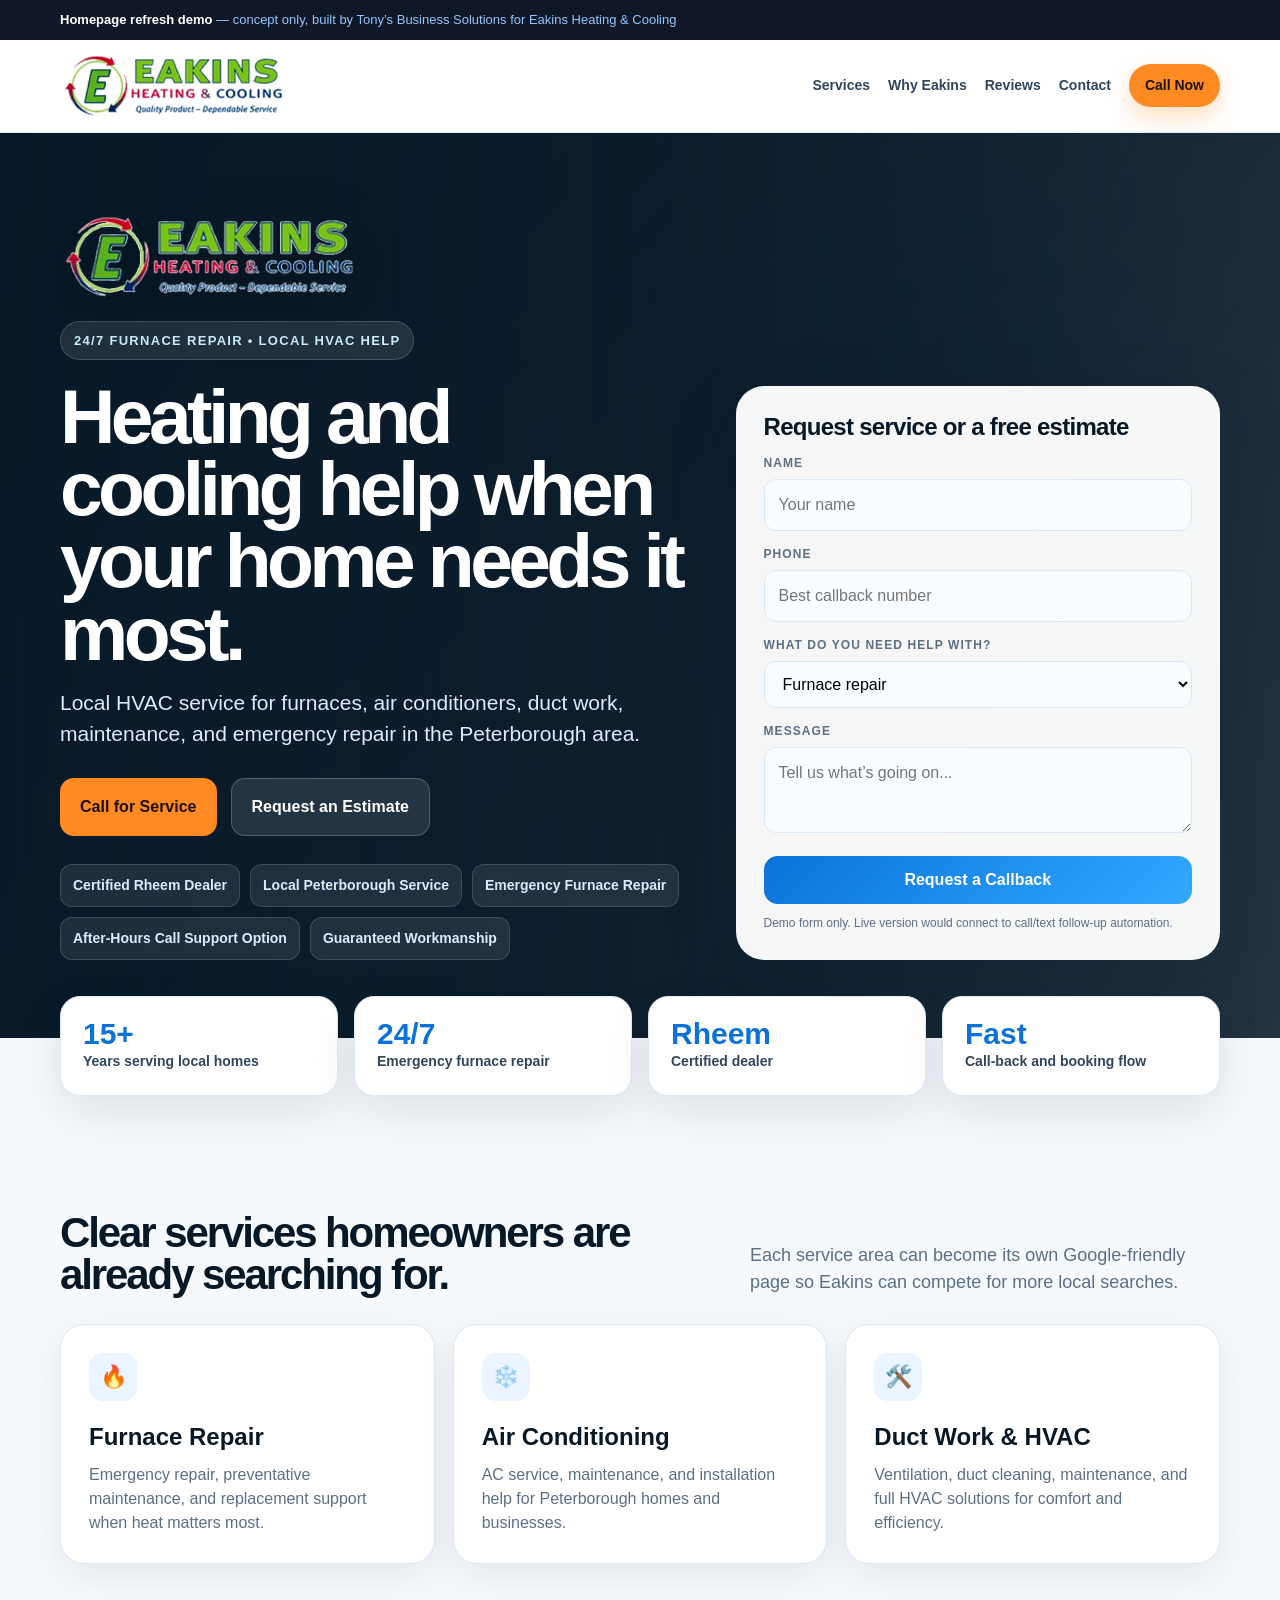
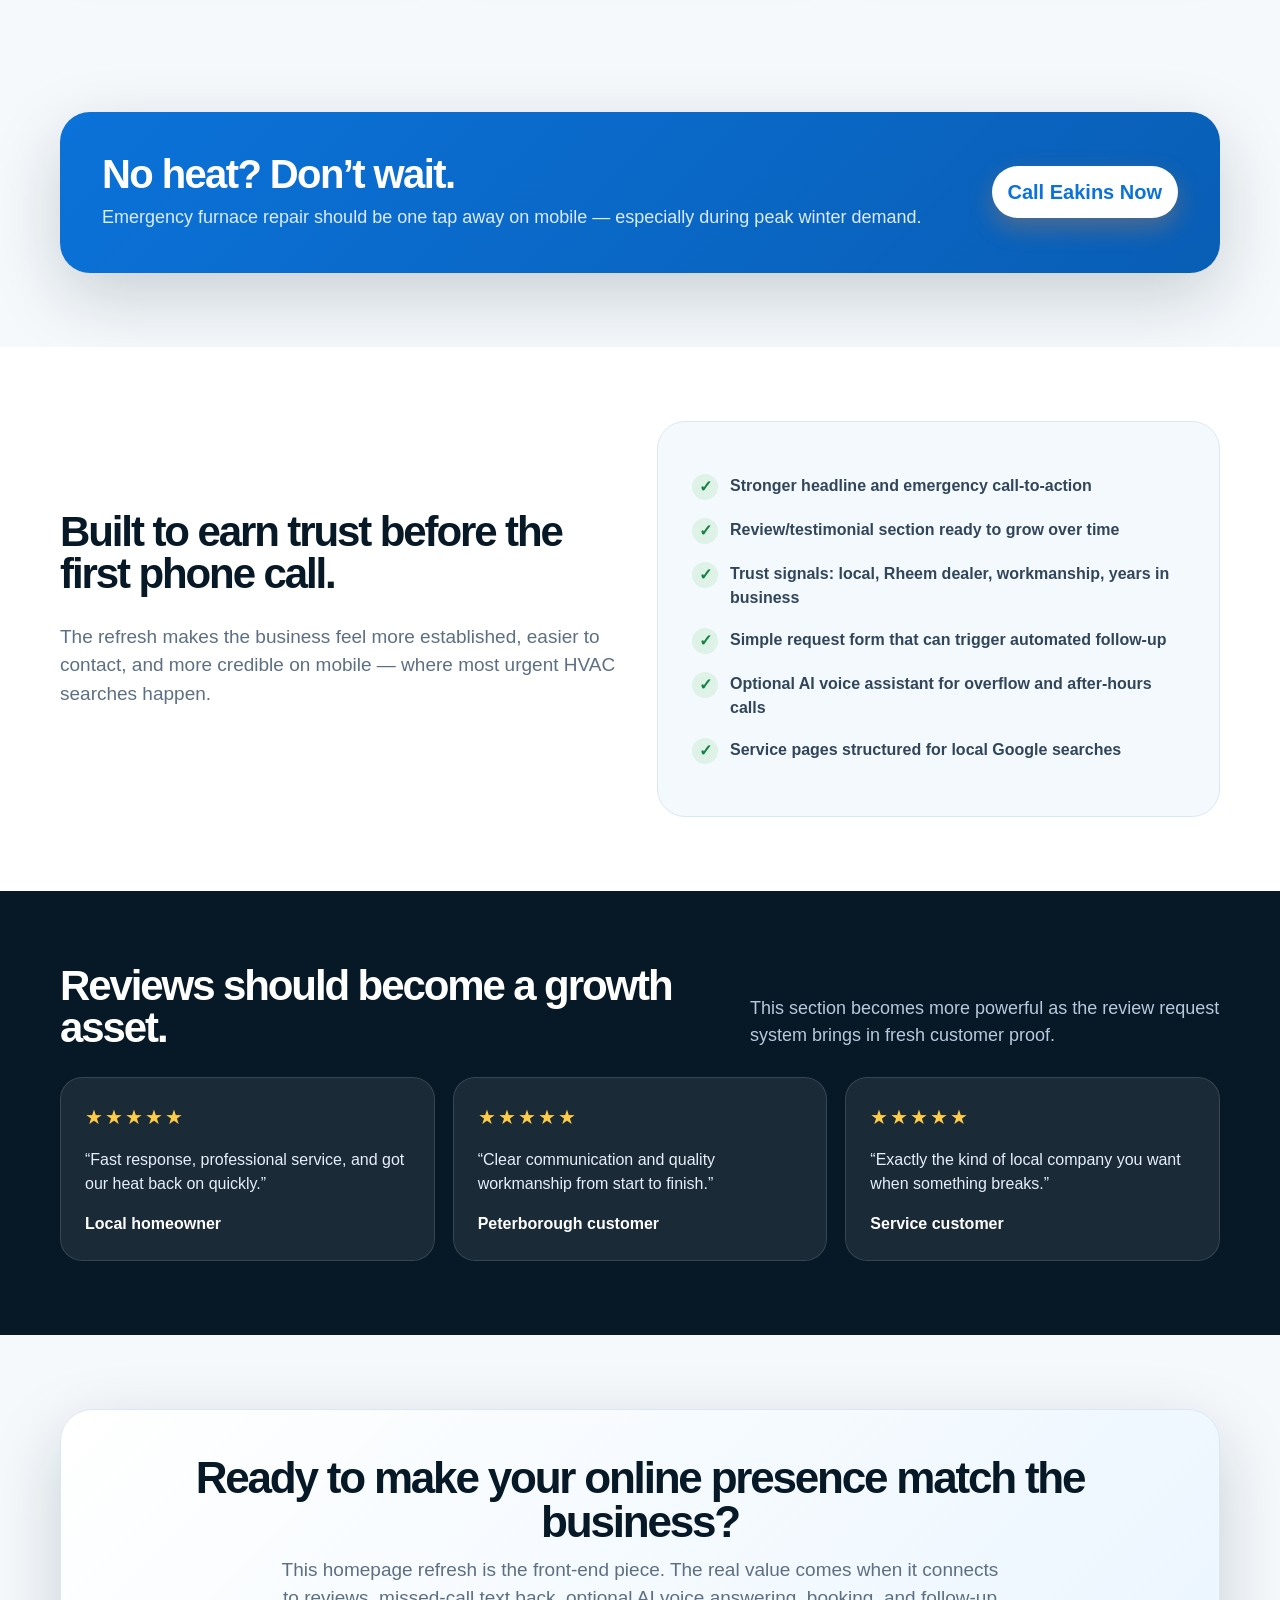
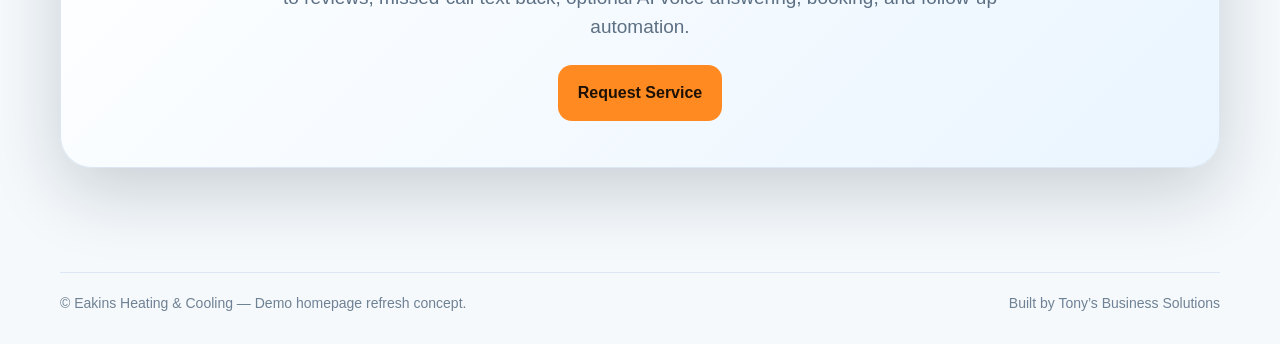
==== commit b6a02de3: "Add AI voice option to Eakins demo" ====
--- a/eakins-demo.html
+++ b/eakins-demo.html
@@ -17,6 +17,24 @@
     .hero{position:relative;overflow:hidden;background:linear-gradient(135deg,rgba(7,24,39,.95),rgba(7,24,39,.82)),radial-gradient(circle at 70% 30%,rgba(11,114,217,.35),transparent 35%);color:#fff}.hero:before{content:"";position:absolute;inset:0;background:linear-gradient(90deg,rgba(7,24,39,.98) 0%,rgba(7,24,39,.86) 52%,rgba(7,24,39,.35) 100%),url('https://images.unsplash.com/photo-1621905252507-b35492cc74b4?auto=format&fit=crop&w=1600&q=80') center/cover;opacity:.92}.hero-inner{position:relative;min-height:690px;display:grid;grid-template-columns:1.02fr .78fr;gap:42px;align-items:center;padding:78px 0}.hero-logo-card{display:inline-flex;background:transparent;border-radius:0;padding:0;margin-bottom:18px;box-shadow:none;border:0;filter:drop-shadow(0 16px 28px rgba(0,0,0,.42))}.hero-logo-card img{height:92px;width:auto;display:block}.eyebrow{display:inline-flex;align-items:center;gap:8px;background:rgba(255,255,255,.1);border:1px solid rgba(255,255,255,.16);color:#cdefff;padding:9px 13px;border-radius:999px;font-size:13px;font-weight:900;text-transform:uppercase;letter-spacing:.1em}.hero h1{font-size:clamp(44px,6vw,78px);line-height:.94;letter-spacing:-.06em;margin:20px 0 18px;max-width:760px}.hero p{font-size:21px;color:#dcecff;max-width:680px;margin:0 0 28px}.hero-actions{display:flex;flex-wrap:wrap;gap:14px;margin:28px 0}.btn{display:inline-flex;align-items:center;justify-content:center;gap:8px;border-radius:14px;padding:16px 20px;font-weight:900}.btn-primary{background:var(--orange);color:#1d1105}.btn-secondary{background:rgba(255,255,255,.11);border:1px solid rgba(255,255,255,.22);color:#fff}.trust-row{display:flex;flex-wrap:wrap;gap:10px;margin-top:22px}.trust{background:rgba(255,255,255,.09);border:1px solid rgba(255,255,255,.14);padding:10px 12px;border-radius:12px;color:#d9ebff;font-weight:800;font-size:14px}.quote-card{background:rgba(255,255,255,.96);color:var(--text);border-radius:28px;padding:28px;box-shadow:var(--shadow);align-self:end}.quote-card h3{font-size:24px;line-height:1.08;margin:0 0 14px;color:var(--navy);letter-spacing:-.03em}.quote-card label{display:block;font-weight:900;font-size:12px;color:var(--muted);text-transform:uppercase;letter-spacing:.09em;margin:14px 0 7px}.quote-card input,.quote-card select,.quote-card textarea{width:100%;border:1px solid var(--line);border-radius:12px;padding:13px 14px;font:inherit;background:#f9fcff}.quote-card textarea{min-height:86px;resize:vertical}.quote-card button{width:100%;border:0;margin-top:16px;cursor:pointer;background:linear-gradient(135deg,var(--blue),#32a9ff);color:#fff;padding:15px;border-radius:14px;font-weight:900;font-size:16px}.fine{font-size:12px;color:var(--muted);margin-top:10px}.stats{display:grid;grid-template-columns:repeat(4,1fr);gap:16px;transform:translateY(-42px);position:relative}.stat{background:#fff;border:1px solid var(--line);border-radius:20px;padding:22px;box-shadow:0 16px 46px rgba(7,24,39,.1)}.stat strong{display:block;font-size:30px;color:var(--blue);line-height:1}.stat span{font-weight:800;color:#31465a;font-size:14px}.section{padding:74px 0}.section-title{display:flex;align-items:end;justify-content:space-between;gap:22px;margin-bottom:28px}.section-title h2{font-size:42px;line-height:1;letter-spacing:-.05em;margin:0;color:var(--navy);max-width:680px}.section-title p{max-width:470px;color:var(--muted);font-size:18px;margin:0}.services{display:grid;grid-template-columns:repeat(3,1fr);gap:18px}.service{background:#fff;border:1px solid var(--line);border-radius:24px;padding:28px;box-shadow:0 12px 36px rgba(7,24,39,.08)}.icon{width:48px;height:48px;border-radius:14px;background:#eaf5ff;display:grid;place-items:center;color:var(--blue);font-weight:900;font-size:22px;margin-bottom:18px}.service h3{font-size:24px;margin:0 0 8px;color:var(--navy)}.service p{color:var(--muted);margin:0}.emergency{background:linear-gradient(135deg,var(--blue),var(--blue2));color:#fff;border-radius:30px;padding:42px;display:grid;grid-template-columns:1fr auto;gap:24px;align-items:center;box-shadow:var(--shadow)}.emergency h2{font-size:40px;line-height:1;margin:0 0 10px;letter-spacing:-.04em}.emergency p{margin:0;color:#dcecff;font-size:18px}.emergency .phone{font-size:20px;background:#fff;color:var(--blue)}.why{background:#fff}.why-grid{display:grid;grid-template-columns:1fr 1fr;gap:34px;align-items:center}.panel{background:#f4f9fe;border:1px solid var(--line);border-radius:28px;padding:34px}.check{display:flex;gap:12px;margin:18px 0;color:#31465a;font-weight:700}.check:before{content:"✓";width:26px;height:26px;border-radius:999px;background:#dff2e7;color:#168242;display:grid;place-items:center;flex:0 0 auto;font-weight:900}.reviews{background:#071827;color:#fff}.reviews .section-title h2{color:#fff}.reviews .section-title p{color:#b7c9dc}.review-grid{display:grid;grid-template-columns:repeat(3,1fr);gap:18px}.review{background:rgba(255,255,255,.08);border:1px solid rgba(255,255,255,.13);border-radius:22px;padding:24px}.stars{color:#ffcc47;font-size:20px;letter-spacing:2px}.review p{color:#e4effa}.review strong{color:#fff}.final-cta{background:linear-gradient(135deg,#fff,#eaf5ff);border:1px solid var(--line);border-radius:32px;padding:46px;text-align:center;box-shadow:var(--shadow)}.final-cta h2{font-size:44px;line-height:1;margin:0 0 12px;color:var(--navy);letter-spacing:-.05em}.final-cta p{font-size:19px;color:var(--muted);max-width:720px;margin:0 auto 24px}footer{padding:30px 0;color:#6f8194;font-size:14px}.foot{display:flex;justify-content:space-between;gap:20px;border-top:1px solid var(--line);padding-top:20px}.sticky-mobile{display:none}
     @media(max-width:900px){.navlinks{display:none}.hero-inner{grid-template-columns:1fr;min-height:auto;padding:58px 0}.quote-card{align-self:auto}.stats,.services,.review-grid,.why-grid{grid-template-columns:1fr}.stats{transform:none;margin-top:18px}.section-title{display:block}.emergency{grid-template-columns:1fr}.foot{display:block}.logo-img{height:44px}.logo-text{display:none}.hero-logo-card img{height:68px}.sticky-mobile{display:flex;position:fixed;bottom:14px;left:14px;right:14px;z-index:20;background:var(--orange);color:#1d1105;border-radius:16px;padding:15px;justify-content:center;font-weight:900;box-shadow:0 14px 40px rgba(0,0,0,.25)}}
   </style>
+
+<style id="print-fix">
+@page{size:Letter;margin:0.35in}
+@media print{
+  .demo-bar, header, footer, .sticky-mobile{display:none!important}
+  .hero-inner{min-height:auto!important;display:grid!important;grid-template-columns:1fr 0.82fr!important;gap:24px!important;padding:24px 0!important;align-items:start!important}
+  .hero h1{font-size:38px!important;line-height:.96!important;margin:10px 0 10px!important}
+  .hero p{font-size:14px!important;line-height:1.25!important;margin:0 0 10px!important}
+  .hero-logo-card{margin-bottom:8px!important}
+  .hero-logo-card img{height:52px!important}
+  .eyebrow{font-size:9px!important;padding:5px 8px!important}
+  .hero-actions{margin:10px 0!important;gap:8px!important}.btn{padding:9px 12px!important;font-size:11px!important;border-radius:9px!important}
+  .trust-row{gap:5px!important;margin-top:9px!important}.trust{font-size:9px!important;padding:5px 6px!important;border-radius:8px!important}
+  .quote-card{padding:14px!important;border-radius:16px!important;box-shadow:none!important}.quote-card h3{font-size:16px!important;margin-bottom:7px!important}.quote-card label{font-size:8px!important;margin:6px 0 3px!important}.quote-card input,.quote-card select,.quote-card textarea{padding:7px 8px!important;border-radius:8px!important;font-size:10px!important}.quote-card textarea{min-height:38px!important}.quote-card button{padding:8px!important;margin-top:8px!important;font-size:11px!important}.fine{font-size:8px!important;margin-top:5px!important}
+  .stats{transform:none!important;grid-template-columns:repeat(4,1fr)!important;gap:8px!important;margin-top:8px!important}.stat{padding:10px!important;border-radius:12px!important}.stat strong{font-size:18px!important}.stat span{font-size:9px!important}
+  .section{padding:26px 0!important}.section-title h2{font-size:28px!important}.section-title p{font-size:12px!important}.services,.review-grid{gap:10px!important}.service,.review{padding:14px!important;border-radius:14px!important}.service h3{font-size:16px!important}.service p,.review p{font-size:11px!important}.icon{width:28px!important;height:28px!important;font-size:15px!important;margin-bottom:8px!important}.emergency{padding:20px!important}.emergency h2,.final-cta h2{font-size:28px!important}.emergency p,.final-cta p{font-size:12px!important}.panel{padding:16px!important}.check{font-size:11px!important;margin:8px 0!important}.final-cta{padding:24px!important}
+}
+</style>
 </head>
 <body>
   <div class="demo-bar"><div class="container"><strong>Homepage refresh demo</strong> <span>— concept only, built by Tony’s Business Solutions for Eakins Heating & Cooling</span></div></div>
@@ -35,7 +53,7 @@
           <h1>Heating and cooling help when your home needs it most.</h1>
           <p>Local HVAC service for furnaces, air conditioners, duct work, maintenance, and emergency repair in the Peterborough area.</p>
           <div class="hero-actions"><a class="btn btn-primary" href="tel:+17050000000">Call for Service</a><a class="btn btn-secondary" href="#contact">Request an Estimate</a></div>
-          <div class="trust-row"><div class="trust">Certified Rheem Dealer</div><div class="trust">Local Peterborough Service</div><div class="trust">Emergency Furnace Repair</div><div class="trust">Guaranteed Workmanship</div></div>
+          <div class="trust-row"><div class="trust">Certified Rheem Dealer</div><div class="trust">Local Peterborough Service</div><div class="trust">Emergency Furnace Repair</div><div class="trust">After-Hours Call Support Option</div><div class="trust">Guaranteed Workmanship</div></div>
         </div>
         <form class="quote-card" id="contact">
           <h3>Request service or a free estimate</h3>
@@ -65,9 +83,9 @@
       </div>
     </section>
     <section class="section"><div class="container"><div class="emergency"><div><h2>No heat? Don’t wait.</h2><p>Emergency furnace repair should be one tap away on mobile — especially during peak winter demand.</p></div><a class="phone" href="tel:+17050000000">Call Eakins Now</a></div></div></section>
-    <section class="section why" id="why"><div class="container why-grid"><div><div class="section-title"><h2>Built to earn trust before the first phone call.</h2></div><p style="font-size:19px;color:var(--muted)">The refresh makes the business feel more established, easier to contact, and more credible on mobile — where most urgent HVAC searches happen.</p></div><div class="panel"><div class="check">Stronger headline and emergency call-to-action</div><div class="check">Review/testimonial section ready to grow over time</div><div class="check">Trust signals: local, Rheem dealer, workmanship, years in business</div><div class="check">Simple request form that can trigger automated follow-up</div><div class="check">Service pages structured for local Google searches</div></div></div></section>
+    <section class="section why" id="why"><div class="container why-grid"><div><div class="section-title"><h2>Built to earn trust before the first phone call.</h2></div><p style="font-size:19px;color:var(--muted)">The refresh makes the business feel more established, easier to contact, and more credible on mobile — where most urgent HVAC searches happen.</p></div><div class="panel"><div class="check">Stronger headline and emergency call-to-action</div><div class="check">Review/testimonial section ready to grow over time</div><div class="check">Trust signals: local, Rheem dealer, workmanship, years in business</div><div class="check">Simple request form that can trigger automated follow-up</div><div class="check">Optional AI voice assistant for overflow and after-hours calls</div><div class="check">Service pages structured for local Google searches</div></div></div></section>
     <section class="section reviews" id="reviews"><div class="container"><div class="section-title"><h2>Reviews should become a growth asset.</h2><p>This section becomes more powerful as the review request system brings in fresh customer proof.</p></div><div class="review-grid"><div class="review"><div class="stars">★★★★★</div><p>“Fast response, professional service, and got our heat back on quickly.”</p><strong>Local homeowner</strong></div><div class="review"><div class="stars">★★★★★</div><p>“Clear communication and quality workmanship from start to finish.”</p><strong>Peterborough customer</strong></div><div class="review"><div class="stars">★★★★★</div><p>“Exactly the kind of local company you want when something breaks.”</p><strong>Service customer</strong></div></div></div></section>
-    <section class="section"><div class="container final-cta"><h2>Ready to make your online presence match the business?</h2><p>This homepage refresh is the front-end piece. The real value comes when it connects to reviews, missed-call text back, booking, and follow-up automation.</p><a class="btn btn-primary" href="#contact">Request Service</a></div></section>
+    <section class="section"><div class="container final-cta"><h2>Ready to make your online presence match the business?</h2><p>This homepage refresh is the front-end piece. The real value comes when it connects to reviews, missed-call text back, optional AI voice answering, booking, and follow-up automation.</p><a class="btn btn-primary" href="#contact">Request Service</a></div></section>
   </main>
   <footer><div class="container foot"><div>© Eakins Heating & Cooling — Demo homepage refresh concept.</div><div>Built by Tony’s Business Solutions</div></div></footer>
   <a class="sticky-mobile" href="tel:+17050000000">Call Eakins Heating & Cooling</a>
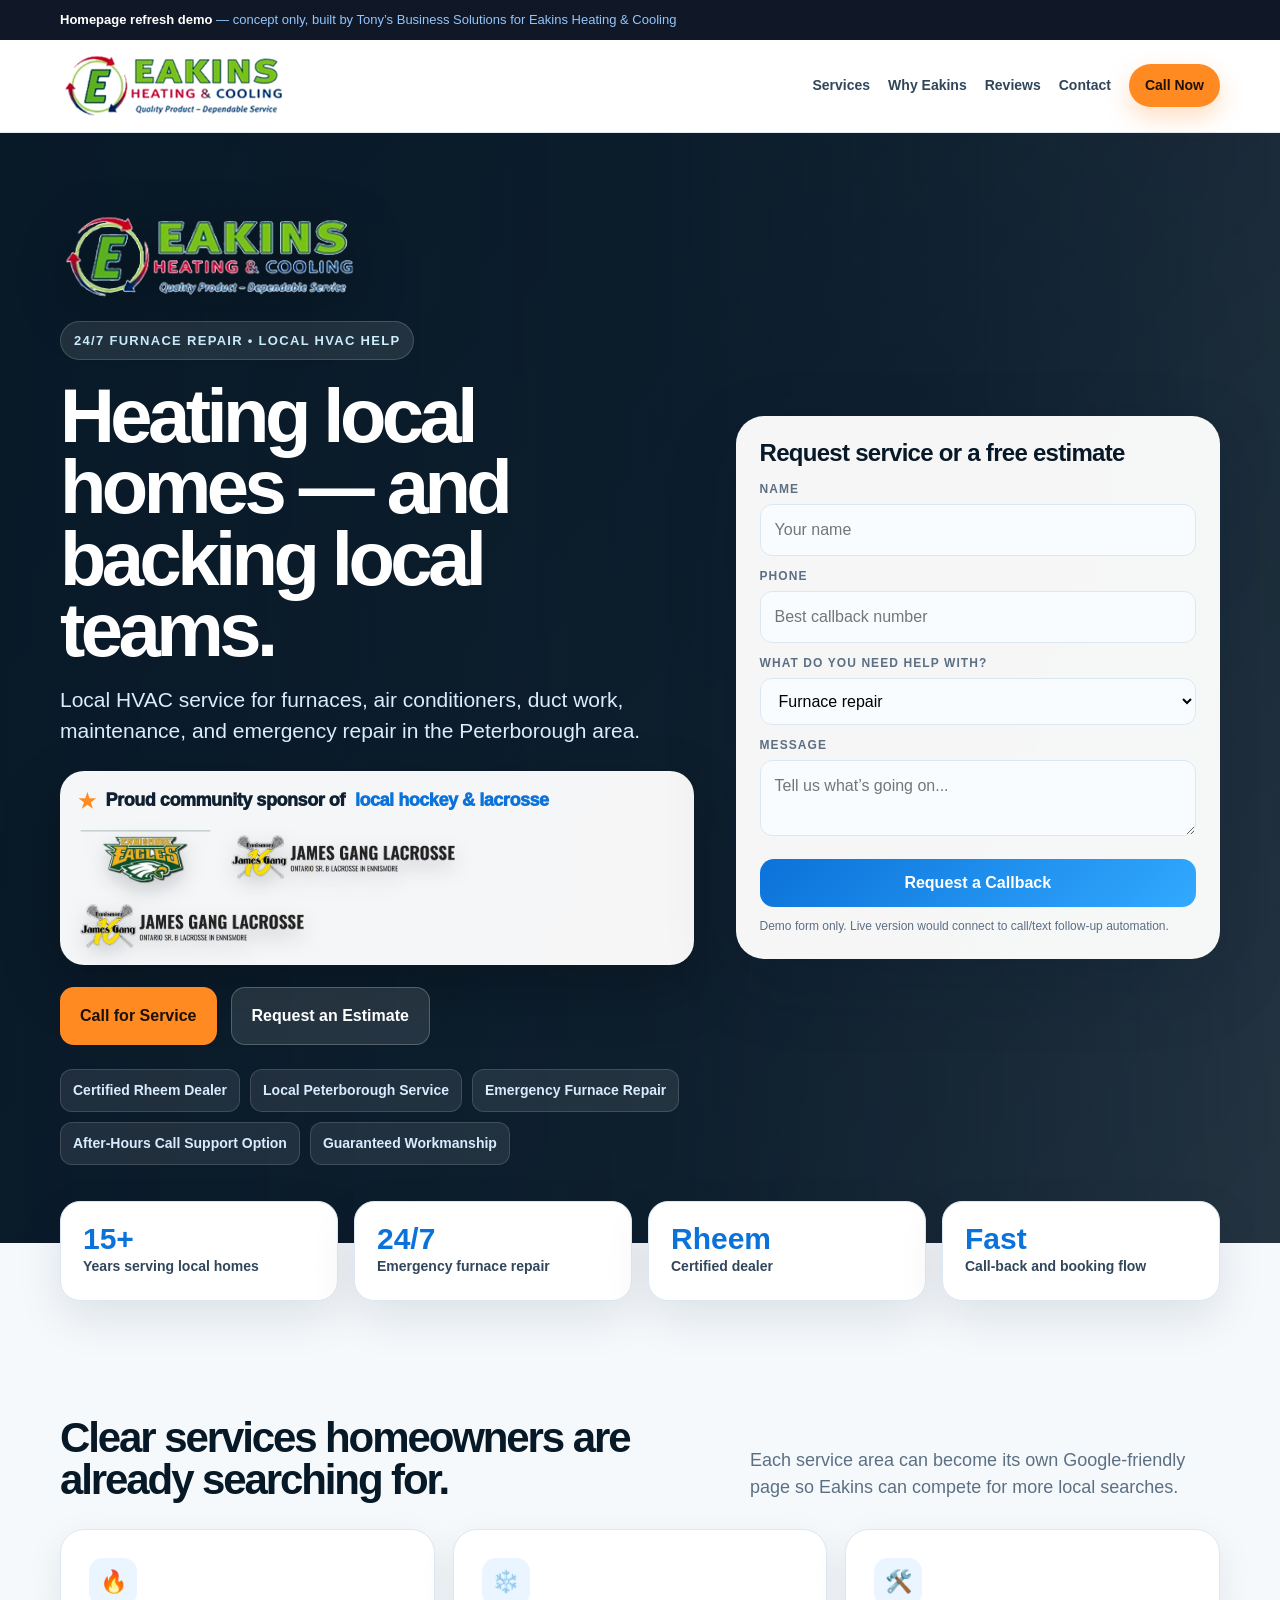
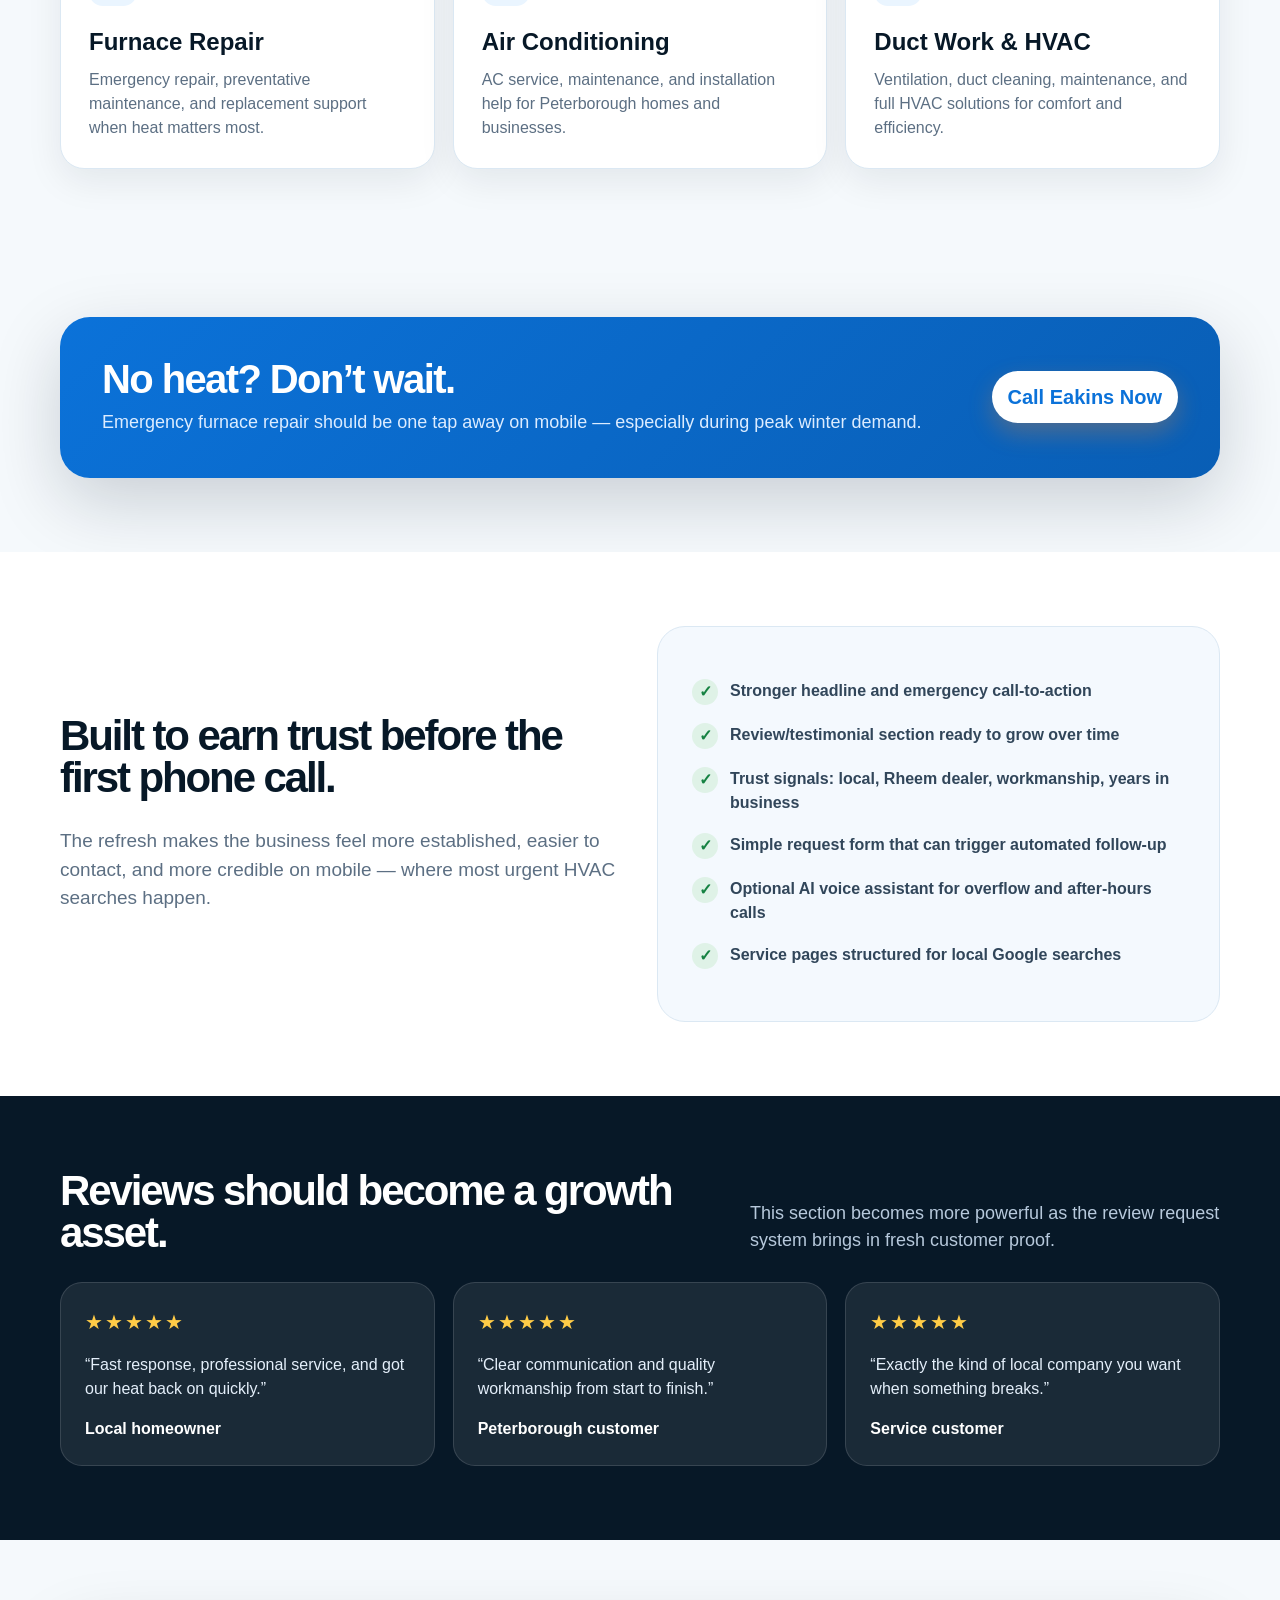
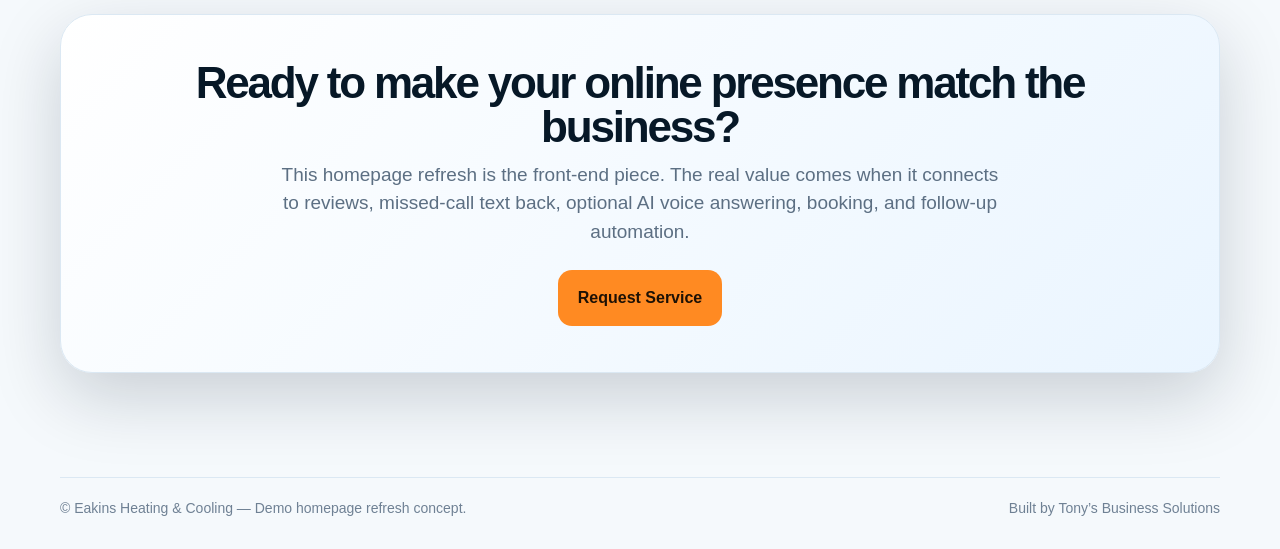
==== commit c529ccaf: "Add sponsor logos to Eakins demo hero" ====
--- a/eakins-demo.html
+++ b/eakins-demo.html
@@ -14,8 +14,8 @@
     *{box-sizing:border-box} body{margin:0;font-family:Inter,Segoe UI,Arial,sans-serif;color:var(--text);background:#f5f9fc;line-height:1.5} a{text-decoration:none;color:inherit} .container{width:min(1160px,92vw);margin:0 auto}
     .demo-bar{background:#101827;color:#dbeafe;padding:10px 0;font-size:13px}.demo-bar strong{color:#fff}.demo-bar span{color:#93c5fd}
     header{background:rgba(255,255,255,.94);backdrop-filter:blur(14px);position:sticky;top:0;z-index:10;border-bottom:1px solid rgba(219,232,243,.85)}.nav{height:92px;display:flex;align-items:center;justify-content:space-between;gap:20px}.logo{display:flex;align-items:center;gap:14px;font-weight:900;letter-spacing:-.03em;color:var(--navy)}.logo-card{background:transparent;border:0;border-radius:0;padding:0;box-shadow:none;display:flex;align-items:center}.logo-img{height:70px;width:auto;display:block}.logo-text{display:none;font-size:14px;line-height:1.05}.logo small{display:block;font-weight:800;letter-spacing:.12em;text-transform:uppercase;color:var(--muted);font-size:10px;margin-top:3px}.navlinks{display:flex;align-items:center;gap:18px;color:#31465a;font-weight:700;font-size:14px}.phone{background:var(--orange);color:#1f1206;padding:11px 16px;border-radius:999px;font-weight:900;box-shadow:0 10px 25px rgba(255,138,34,.28)}
-    .hero{position:relative;overflow:hidden;background:linear-gradient(135deg,rgba(7,24,39,.95),rgba(7,24,39,.82)),radial-gradient(circle at 70% 30%,rgba(11,114,217,.35),transparent 35%);color:#fff}.hero:before{content:"";position:absolute;inset:0;background:linear-gradient(90deg,rgba(7,24,39,.98) 0%,rgba(7,24,39,.86) 52%,rgba(7,24,39,.35) 100%),url('https://images.unsplash.com/photo-1621905252507-b35492cc74b4?auto=format&fit=crop&w=1600&q=80') center/cover;opacity:.92}.hero-inner{position:relative;min-height:690px;display:grid;grid-template-columns:1.02fr .78fr;gap:42px;align-items:center;padding:78px 0}.hero-logo-card{display:inline-flex;background:transparent;border-radius:0;padding:0;margin-bottom:18px;box-shadow:none;border:0;filter:drop-shadow(0 16px 28px rgba(0,0,0,.42))}.hero-logo-card img{height:92px;width:auto;display:block}.eyebrow{display:inline-flex;align-items:center;gap:8px;background:rgba(255,255,255,.1);border:1px solid rgba(255,255,255,.16);color:#cdefff;padding:9px 13px;border-radius:999px;font-size:13px;font-weight:900;text-transform:uppercase;letter-spacing:.1em}.hero h1{font-size:clamp(44px,6vw,78px);line-height:.94;letter-spacing:-.06em;margin:20px 0 18px;max-width:760px}.hero p{font-size:21px;color:#dcecff;max-width:680px;margin:0 0 28px}.hero-actions{display:flex;flex-wrap:wrap;gap:14px;margin:28px 0}.btn{display:inline-flex;align-items:center;justify-content:center;gap:8px;border-radius:14px;padding:16px 20px;font-weight:900}.btn-primary{background:var(--orange);color:#1d1105}.btn-secondary{background:rgba(255,255,255,.11);border:1px solid rgba(255,255,255,.22);color:#fff}.trust-row{display:flex;flex-wrap:wrap;gap:10px;margin-top:22px}.trust{background:rgba(255,255,255,.09);border:1px solid rgba(255,255,255,.14);padding:10px 12px;border-radius:12px;color:#d9ebff;font-weight:800;font-size:14px}.quote-card{background:rgba(255,255,255,.96);color:var(--text);border-radius:28px;padding:28px;box-shadow:var(--shadow);align-self:end}.quote-card h3{font-size:24px;line-height:1.08;margin:0 0 14px;color:var(--navy);letter-spacing:-.03em}.quote-card label{display:block;font-weight:900;font-size:12px;color:var(--muted);text-transform:uppercase;letter-spacing:.09em;margin:14px 0 7px}.quote-card input,.quote-card select,.quote-card textarea{width:100%;border:1px solid var(--line);border-radius:12px;padding:13px 14px;font:inherit;background:#f9fcff}.quote-card textarea{min-height:86px;resize:vertical}.quote-card button{width:100%;border:0;margin-top:16px;cursor:pointer;background:linear-gradient(135deg,var(--blue),#32a9ff);color:#fff;padding:15px;border-radius:14px;font-weight:900;font-size:16px}.fine{font-size:12px;color:var(--muted);margin-top:10px}.stats{display:grid;grid-template-columns:repeat(4,1fr);gap:16px;transform:translateY(-42px);position:relative}.stat{background:#fff;border:1px solid var(--line);border-radius:20px;padding:22px;box-shadow:0 16px 46px rgba(7,24,39,.1)}.stat strong{display:block;font-size:30px;color:var(--blue);line-height:1}.stat span{font-weight:800;color:#31465a;font-size:14px}.section{padding:74px 0}.section-title{display:flex;align-items:end;justify-content:space-between;gap:22px;margin-bottom:28px}.section-title h2{font-size:42px;line-height:1;letter-spacing:-.05em;margin:0;color:var(--navy);max-width:680px}.section-title p{max-width:470px;color:var(--muted);font-size:18px;margin:0}.services{display:grid;grid-template-columns:repeat(3,1fr);gap:18px}.service{background:#fff;border:1px solid var(--line);border-radius:24px;padding:28px;box-shadow:0 12px 36px rgba(7,24,39,.08)}.icon{width:48px;height:48px;border-radius:14px;background:#eaf5ff;display:grid;place-items:center;color:var(--blue);font-weight:900;font-size:22px;margin-bottom:18px}.service h3{font-size:24px;margin:0 0 8px;color:var(--navy)}.service p{color:var(--muted);margin:0}.emergency{background:linear-gradient(135deg,var(--blue),var(--blue2));color:#fff;border-radius:30px;padding:42px;display:grid;grid-template-columns:1fr auto;gap:24px;align-items:center;box-shadow:var(--shadow)}.emergency h2{font-size:40px;line-height:1;margin:0 0 10px;letter-spacing:-.04em}.emergency p{margin:0;color:#dcecff;font-size:18px}.emergency .phone{font-size:20px;background:#fff;color:var(--blue)}.why{background:#fff}.why-grid{display:grid;grid-template-columns:1fr 1fr;gap:34px;align-items:center}.panel{background:#f4f9fe;border:1px solid var(--line);border-radius:28px;padding:34px}.check{display:flex;gap:12px;margin:18px 0;color:#31465a;font-weight:700}.check:before{content:"✓";width:26px;height:26px;border-radius:999px;background:#dff2e7;color:#168242;display:grid;place-items:center;flex:0 0 auto;font-weight:900}.reviews{background:#071827;color:#fff}.reviews .section-title h2{color:#fff}.reviews .section-title p{color:#b7c9dc}.review-grid{display:grid;grid-template-columns:repeat(3,1fr);gap:18px}.review{background:rgba(255,255,255,.08);border:1px solid rgba(255,255,255,.13);border-radius:22px;padding:24px}.stars{color:#ffcc47;font-size:20px;letter-spacing:2px}.review p{color:#e4effa}.review strong{color:#fff}.final-cta{background:linear-gradient(135deg,#fff,#eaf5ff);border:1px solid var(--line);border-radius:32px;padding:46px;text-align:center;box-shadow:var(--shadow)}.final-cta h2{font-size:44px;line-height:1;margin:0 0 12px;color:var(--navy);letter-spacing:-.05em}.final-cta p{font-size:19px;color:var(--muted);max-width:720px;margin:0 auto 24px}footer{padding:30px 0;color:#6f8194;font-size:14px}.foot{display:flex;justify-content:space-between;gap:20px;border-top:1px solid var(--line);padding-top:20px}.sticky-mobile{display:none}
-    @media(max-width:900px){.navlinks{display:none}.hero-inner{grid-template-columns:1fr;min-height:auto;padding:58px 0}.quote-card{align-self:auto}.stats,.services,.review-grid,.why-grid{grid-template-columns:1fr}.stats{transform:none;margin-top:18px}.section-title{display:block}.emergency{grid-template-columns:1fr}.foot{display:block}.logo-img{height:44px}.logo-text{display:none}.hero-logo-card img{height:68px}.sticky-mobile{display:flex;position:fixed;bottom:14px;left:14px;right:14px;z-index:20;background:var(--orange);color:#1d1105;border-radius:16px;padding:15px;justify-content:center;font-weight:900;box-shadow:0 14px 40px rgba(0,0,0,.25)}}
+    .hero{position:relative;overflow:hidden;background:linear-gradient(135deg,rgba(7,24,39,.95),rgba(7,24,39,.82)),radial-gradient(circle at 70% 30%,rgba(11,114,217,.35),transparent 35%);color:#fff}.hero:before{content:"";position:absolute;inset:0;background:linear-gradient(90deg,rgba(7,24,39,.98) 0%,rgba(7,24,39,.86) 52%,rgba(7,24,39,.35) 100%),url('https://images.unsplash.com/photo-1621905252507-b35492cc74b4?auto=format&fit=crop&w=1600&q=80') center/cover;opacity:.92}.hero-inner{position:relative;min-height:690px;display:grid;grid-template-columns:1.02fr .78fr;gap:42px;align-items:center;padding:78px 0}.hero-logo-card{display:inline-flex;background:transparent;border-radius:0;padding:0;margin-bottom:18px;box-shadow:none;border:0;filter:drop-shadow(0 16px 28px rgba(0,0,0,.42))}.hero-logo-card img{height:92px;width:auto;display:block}.eyebrow{display:inline-flex;align-items:center;gap:8px;background:rgba(255,255,255,.1);border:1px solid rgba(255,255,255,.16);color:#cdefff;padding:9px 13px;border-radius:999px;font-size:13px;font-weight:900;text-transform:uppercase;letter-spacing:.1em}.hero h1{font-size:clamp(44px,6vw,76px);line-height:.94;letter-spacing:-.06em;margin:20px 0 18px;max-width:780px}.hero p{font-size:21px;color:#dcecff;max-width:680px;margin:0 0 24px}.sponsor-strip{margin:16px 0 22px;max-width:770px;background:rgba(255,255,255,.96);border-radius:24px;padding:15px 18px;box-shadow:0 22px 60px rgba(0,0,0,.22)}.sponsor-kicker{display:flex;align-items:center;gap:10px;color:#102033;font-weight:950;letter-spacing:-.025em;font-size:18px;margin-bottom:12px}.sponsor-kicker:before{content:"★";color:var(--orange);font-size:20px}.sponsor-kicker span{color:var(--blue)}.sponsor-logos{display:flex;align-items:center;gap:16px;flex-wrap:wrap}.sponsor-logo{display:flex;align-items:center;justify-content:center;background:transparent;border:0;border-radius:0;padding:0;min-height:0}.sponsor-logo img{display:block;max-height:58px;width:auto;filter:drop-shadow(0 8px 10px rgba(7,24,39,.18))}.sponsor-logo.wide img{max-height:48px;max-width:270px}.sponsor-logo.extra-wide img{max-height:48px;max-width:295px}.hero-actions{display:flex;flex-wrap:wrap;gap:14px;margin:20px 0 24px}.btn{display:inline-flex;align-items:center;justify-content:center;gap:8px;border-radius:14px;padding:16px 20px;font-weight:900}.btn-primary{background:var(--orange);color:#1d1105}.btn-secondary{background:rgba(255,255,255,.11);border:1px solid rgba(255,255,255,.22);color:#fff}.trust-row{display:flex;flex-wrap:wrap;gap:10px;margin-top:22px}.trust{background:rgba(255,255,255,.09);border:1px solid rgba(255,255,255,.14);padding:10px 12px;border-radius:12px;color:#d9ebff;font-weight:800;font-size:14px}.quote-card{background:rgba(255,255,255,.96);color:var(--text);border-radius:28px;padding:24px;box-shadow:var(--shadow);align-self:center}.quote-card h3{font-size:24px;line-height:1.08;margin:0 0 14px;color:var(--navy);letter-spacing:-.03em}.quote-card label{display:block;font-weight:900;font-size:12px;color:var(--muted);text-transform:uppercase;letter-spacing:.09em;margin:11px 0 6px}.quote-card input,.quote-card select,.quote-card textarea{width:100%;border:1px solid var(--line);border-radius:12px;padding:13px 14px;font:inherit;background:#f9fcff}.quote-card textarea{min-height:72px;resize:vertical}.quote-card button{width:100%;border:0;margin-top:16px;cursor:pointer;background:linear-gradient(135deg,var(--blue),#32a9ff);color:#fff;padding:15px;border-radius:14px;font-weight:900;font-size:16px}.fine{font-size:12px;color:var(--muted);margin-top:10px}.stats{display:grid;grid-template-columns:repeat(4,1fr);gap:16px;transform:translateY(-42px);position:relative}.stat{background:#fff;border:1px solid var(--line);border-radius:20px;padding:22px;box-shadow:0 16px 46px rgba(7,24,39,.1)}.stat strong{display:block;font-size:30px;color:var(--blue);line-height:1}.stat span{font-weight:800;color:#31465a;font-size:14px}.section{padding:74px 0}.section-title{display:flex;align-items:end;justify-content:space-between;gap:22px;margin-bottom:28px}.section-title h2{font-size:42px;line-height:1;letter-spacing:-.05em;margin:0;color:var(--navy);max-width:680px}.section-title p{max-width:470px;color:var(--muted);font-size:18px;margin:0}.services{display:grid;grid-template-columns:repeat(3,1fr);gap:18px}.service{background:#fff;border:1px solid var(--line);border-radius:24px;padding:28px;box-shadow:0 12px 36px rgba(7,24,39,.08)}.icon{width:48px;height:48px;border-radius:14px;background:#eaf5ff;display:grid;place-items:center;color:var(--blue);font-weight:900;font-size:22px;margin-bottom:18px}.service h3{font-size:24px;margin:0 0 8px;color:var(--navy)}.service p{color:var(--muted);margin:0}.emergency{background:linear-gradient(135deg,var(--blue),var(--blue2));color:#fff;border-radius:30px;padding:42px;display:grid;grid-template-columns:1fr auto;gap:24px;align-items:center;box-shadow:var(--shadow)}.emergency h2{font-size:40px;line-height:1;margin:0 0 10px;letter-spacing:-.04em}.emergency p{margin:0;color:#dcecff;font-size:18px}.emergency .phone{font-size:20px;background:#fff;color:var(--blue)}.why{background:#fff}.why-grid{display:grid;grid-template-columns:1fr 1fr;gap:34px;align-items:center}.panel{background:#f4f9fe;border:1px solid var(--line);border-radius:28px;padding:34px}.check{display:flex;gap:12px;margin:18px 0;color:#31465a;font-weight:700}.check:before{content:"✓";width:26px;height:26px;border-radius:999px;background:#dff2e7;color:#168242;display:grid;place-items:center;flex:0 0 auto;font-weight:900}.reviews{background:#071827;color:#fff}.reviews .section-title h2{color:#fff}.reviews .section-title p{color:#b7c9dc}.review-grid{display:grid;grid-template-columns:repeat(3,1fr);gap:18px}.review{background:rgba(255,255,255,.08);border:1px solid rgba(255,255,255,.13);border-radius:22px;padding:24px}.stars{color:#ffcc47;font-size:20px;letter-spacing:2px}.review p{color:#e4effa}.review strong{color:#fff}.final-cta{background:linear-gradient(135deg,#fff,#eaf5ff);border:1px solid var(--line);border-radius:32px;padding:46px;text-align:center;box-shadow:var(--shadow)}.final-cta h2{font-size:44px;line-height:1;margin:0 0 12px;color:var(--navy);letter-spacing:-.05em}.final-cta p{font-size:19px;color:var(--muted);max-width:720px;margin:0 auto 24px}footer{padding:30px 0;color:#6f8194;font-size:14px}.foot{display:flex;justify-content:space-between;gap:20px;border-top:1px solid var(--line);padding-top:20px}.sticky-mobile{display:none}
+    @media(max-width:900px){.navlinks{display:none}.hero-inner{grid-template-columns:1fr;min-height:auto;padding:58px 0}.quote-card{align-self:auto}.stats,.services,.review-grid,.why-grid{grid-template-columns:1fr}.stats{transform:none;margin-top:18px}.section-title{display:block}.emergency{grid-template-columns:1fr}.foot{display:block}.logo-img{height:44px}.logo-text{display:none}.hero-logo-card img{height:68px}.sponsor-strip{padding:13px 14px}.sponsor-kicker{font-size:15px}.sponsor-logos{gap:10px}.sponsor-logo img{max-height:46px}.sponsor-logo.wide img{max-height:38px;max-width:210px}.sponsor-logo.extra-wide img{max-height:38px;max-width:220px}.sticky-mobile{display:flex;position:fixed;bottom:14px;left:14px;right:14px;z-index:20;background:var(--orange);color:#1d1105;border-radius:16px;padding:15px;justify-content:center;font-weight:900;box-shadow:0 14px 40px rgba(0,0,0,.25)}}
   </style>
 
 <style id="print-fix">
@@ -23,8 +23,8 @@
 @media print{
   .demo-bar, header, footer, .sticky-mobile{display:none!important}
   .hero-inner{min-height:auto!important;display:grid!important;grid-template-columns:1fr 0.82fr!important;gap:24px!important;padding:24px 0!important;align-items:start!important}
-  .hero h1{font-size:38px!important;line-height:.96!important;margin:10px 0 10px!important}
-  .hero p{font-size:14px!important;line-height:1.25!important;margin:0 0 10px!important}
+  .hero h1{font-size:34px!important;line-height:.96!important;margin:8px 0 8px!important}
+  .hero p{font-size:13px!important;line-height:1.22!important;margin:0 0 8px!important}.sponsor-strip{margin:7px 0 8px!important;padding:7px 8px!important;border-radius:10px!important}.sponsor-kicker{font-size:9px!important;margin-bottom:4px!important}.sponsor-logos{gap:5px!important}.sponsor-logo{min-height:0!important;padding:0!important;border-radius:0!important}.sponsor-logo img{max-height:28px!important}.sponsor-logo.wide img{max-height:22px!important;max-width:120px!important}.sponsor-logo.extra-wide img{max-height:22px!important;max-width:128px!important}
   .hero-logo-card{margin-bottom:8px!important}
   .hero-logo-card img{height:52px!important}
   .eyebrow{font-size:9px!important;padding:5px 8px!important}
@@ -50,8 +50,16 @@
         <div>
           <div class="hero-logo-card"><img src="eakins-logo-transparent.png" alt="Eakins Heating & Cooling logo"></div>
           <div class="eyebrow">24/7 Furnace Repair • Local HVAC Help</div>
-          <h1>Heating and cooling help when your home needs it most.</h1>
+          <h1>Heating local homes — and backing local teams.</h1>
           <p>Local HVAC service for furnaces, air conditioners, duct work, maintenance, and emergency repair in the Peterborough area.</p>
+          <div class="sponsor-strip" aria-label="Proud community sponsor">
+            <div class="sponsor-kicker">Proud community sponsor of <span>local hockey & lacrosse</span></div>
+            <div class="sponsor-logos">
+              <div class="sponsor-logo"><img src="eakins-sponsor-eagles.png" alt="Ennismore Eagles logo"></div>
+              <div class="sponsor-logo wide"><img src="eakins-sponsor-james-gang.png" alt="James Gang Lacrosse logo"></div>
+              <div class="sponsor-logo extra-wide"><img src="eakins-sponsor-james-gang-alt.png" alt="James Gang Lacrosse sponsor logo"></div>
+            </div>
+          </div>
           <div class="hero-actions"><a class="btn btn-primary" href="tel:+17050000000">Call for Service</a><a class="btn btn-secondary" href="#contact">Request an Estimate</a></div>
           <div class="trust-row"><div class="trust">Certified Rheem Dealer</div><div class="trust">Local Peterborough Service</div><div class="trust">Emergency Furnace Repair</div><div class="trust">After-Hours Call Support Option</div><div class="trust">Guaranteed Workmanship</div></div>
         </div>
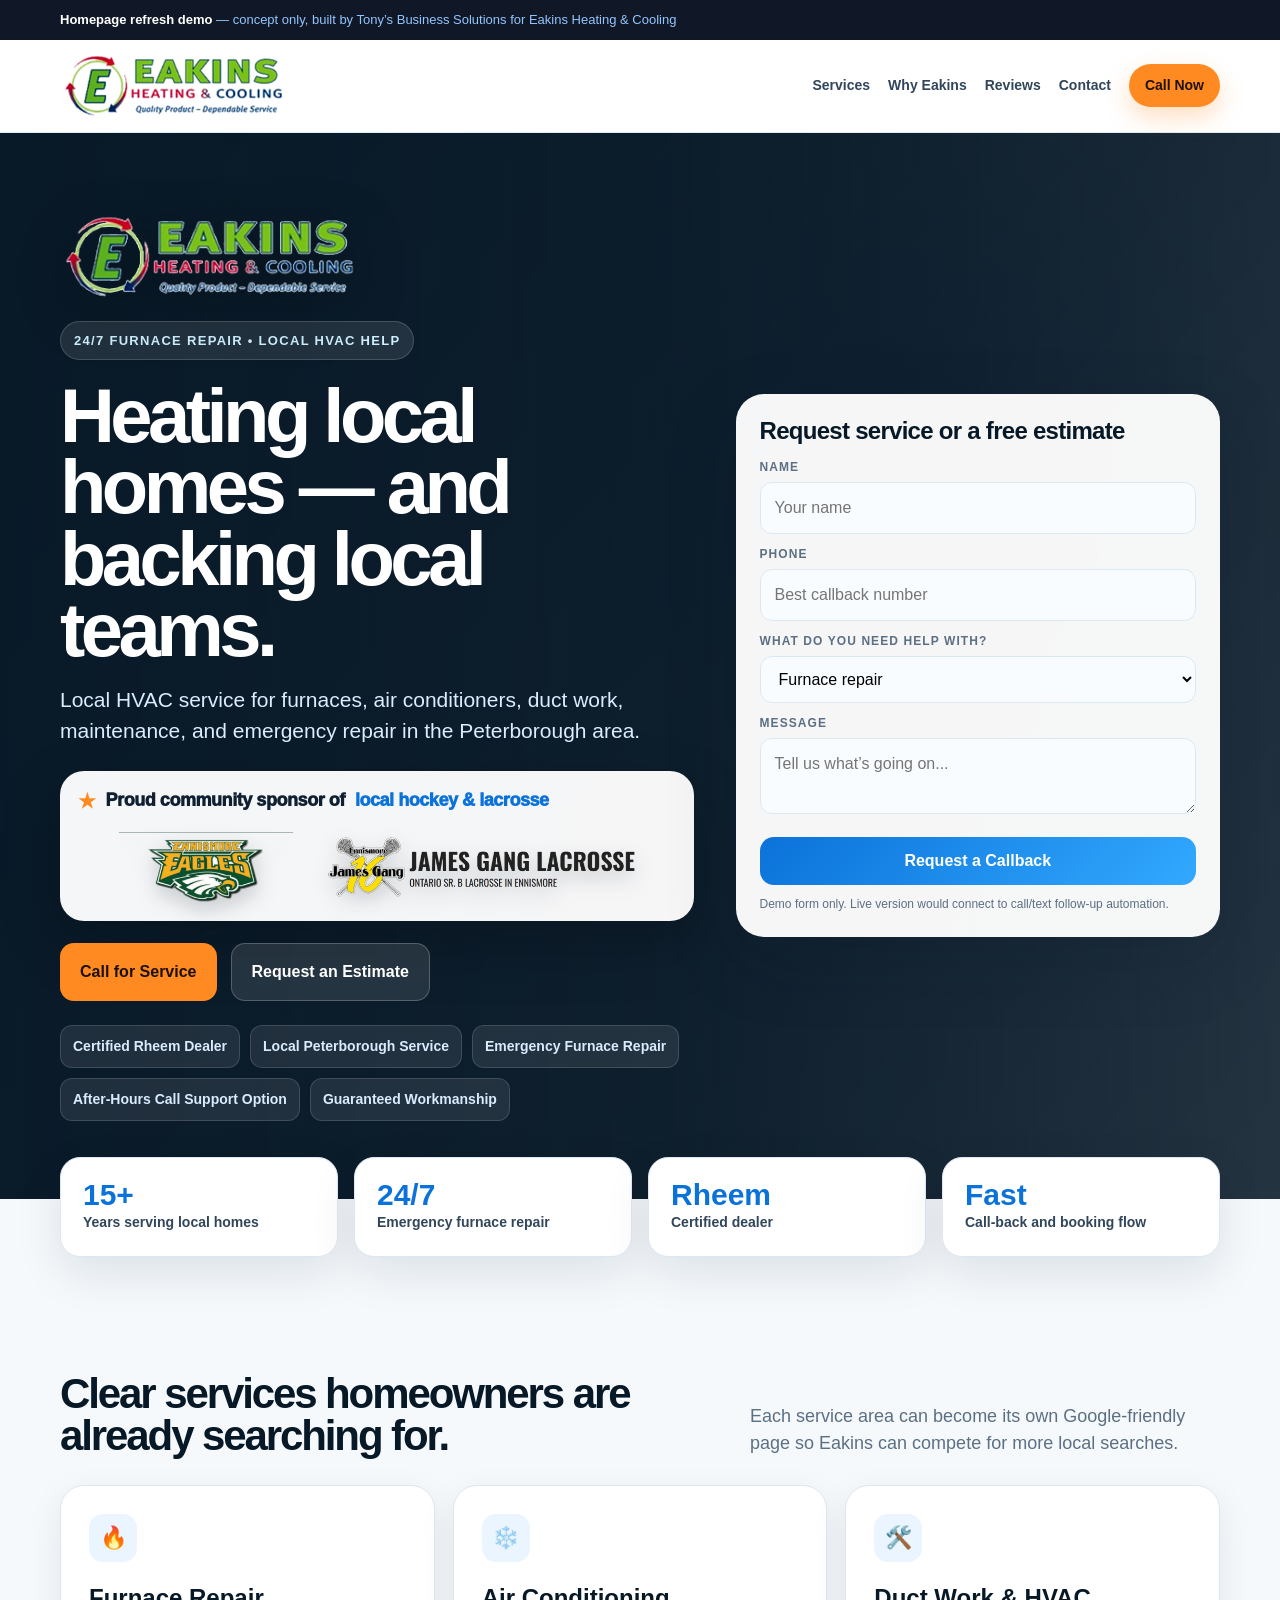
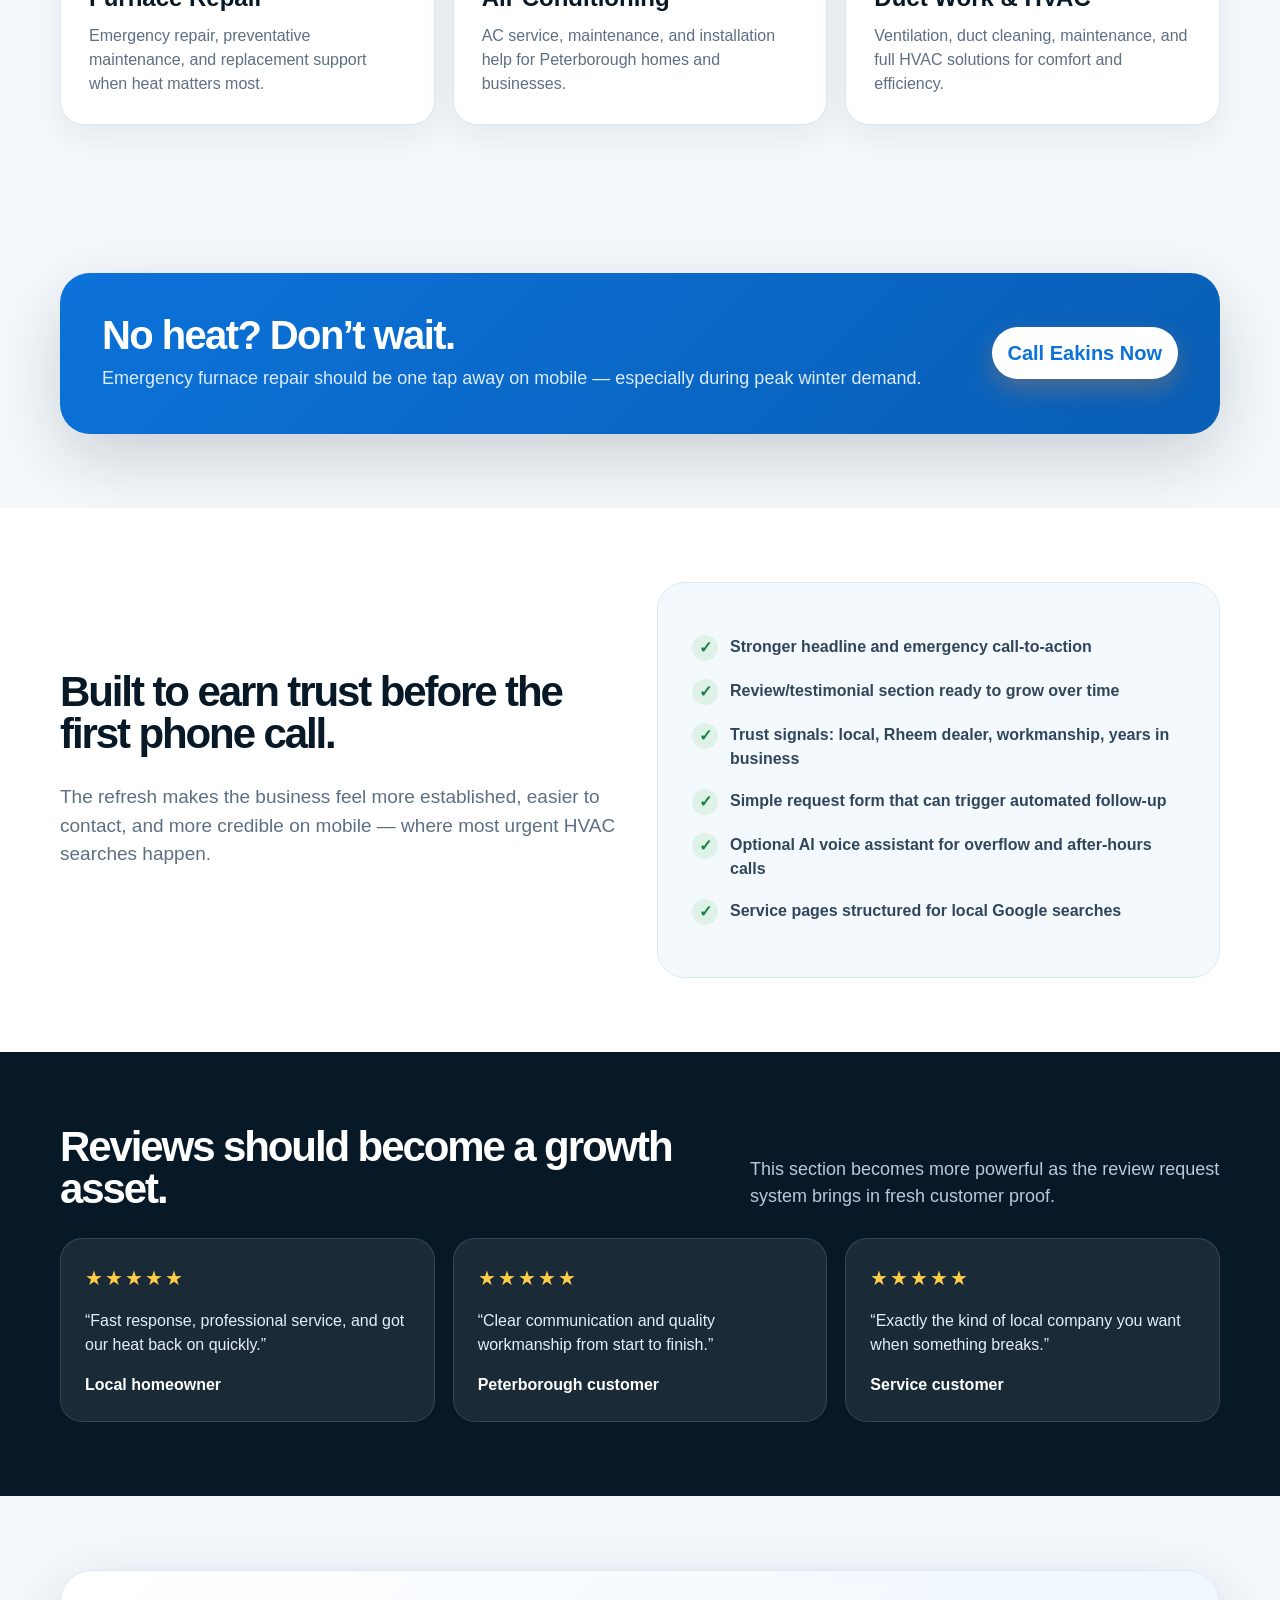
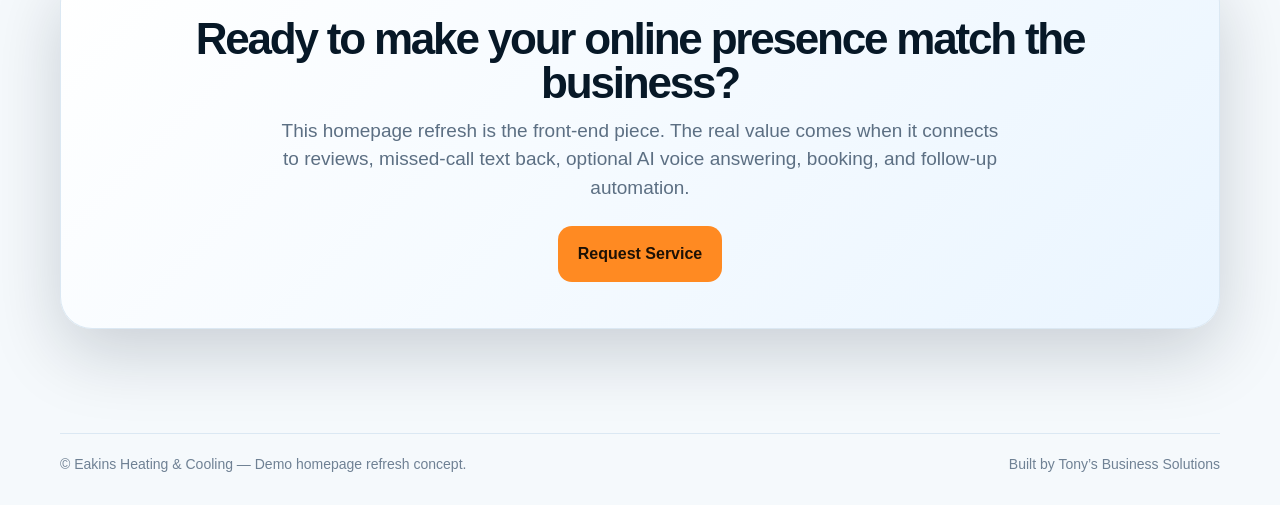
==== commit 0cbf4447: "Center two sponsor logos in Eakins demo" ====
--- a/eakins-demo.html
+++ b/eakins-demo.html
@@ -14,7 +14,7 @@
     *{box-sizing:border-box} body{margin:0;font-family:Inter,Segoe UI,Arial,sans-serif;color:var(--text);background:#f5f9fc;line-height:1.5} a{text-decoration:none;color:inherit} .container{width:min(1160px,92vw);margin:0 auto}
     .demo-bar{background:#101827;color:#dbeafe;padding:10px 0;font-size:13px}.demo-bar strong{color:#fff}.demo-bar span{color:#93c5fd}
     header{background:rgba(255,255,255,.94);backdrop-filter:blur(14px);position:sticky;top:0;z-index:10;border-bottom:1px solid rgba(219,232,243,.85)}.nav{height:92px;display:flex;align-items:center;justify-content:space-between;gap:20px}.logo{display:flex;align-items:center;gap:14px;font-weight:900;letter-spacing:-.03em;color:var(--navy)}.logo-card{background:transparent;border:0;border-radius:0;padding:0;box-shadow:none;display:flex;align-items:center}.logo-img{height:70px;width:auto;display:block}.logo-text{display:none;font-size:14px;line-height:1.05}.logo small{display:block;font-weight:800;letter-spacing:.12em;text-transform:uppercase;color:var(--muted);font-size:10px;margin-top:3px}.navlinks{display:flex;align-items:center;gap:18px;color:#31465a;font-weight:700;font-size:14px}.phone{background:var(--orange);color:#1f1206;padding:11px 16px;border-radius:999px;font-weight:900;box-shadow:0 10px 25px rgba(255,138,34,.28)}
-    .hero{position:relative;overflow:hidden;background:linear-gradient(135deg,rgba(7,24,39,.95),rgba(7,24,39,.82)),radial-gradient(circle at 70% 30%,rgba(11,114,217,.35),transparent 35%);color:#fff}.hero:before{content:"";position:absolute;inset:0;background:linear-gradient(90deg,rgba(7,24,39,.98) 0%,rgba(7,24,39,.86) 52%,rgba(7,24,39,.35) 100%),url('https://images.unsplash.com/photo-1621905252507-b35492cc74b4?auto=format&fit=crop&w=1600&q=80') center/cover;opacity:.92}.hero-inner{position:relative;min-height:690px;display:grid;grid-template-columns:1.02fr .78fr;gap:42px;align-items:center;padding:78px 0}.hero-logo-card{display:inline-flex;background:transparent;border-radius:0;padding:0;margin-bottom:18px;box-shadow:none;border:0;filter:drop-shadow(0 16px 28px rgba(0,0,0,.42))}.hero-logo-card img{height:92px;width:auto;display:block}.eyebrow{display:inline-flex;align-items:center;gap:8px;background:rgba(255,255,255,.1);border:1px solid rgba(255,255,255,.16);color:#cdefff;padding:9px 13px;border-radius:999px;font-size:13px;font-weight:900;text-transform:uppercase;letter-spacing:.1em}.hero h1{font-size:clamp(44px,6vw,76px);line-height:.94;letter-spacing:-.06em;margin:20px 0 18px;max-width:780px}.hero p{font-size:21px;color:#dcecff;max-width:680px;margin:0 0 24px}.sponsor-strip{margin:16px 0 22px;max-width:770px;background:rgba(255,255,255,.96);border-radius:24px;padding:15px 18px;box-shadow:0 22px 60px rgba(0,0,0,.22)}.sponsor-kicker{display:flex;align-items:center;gap:10px;color:#102033;font-weight:950;letter-spacing:-.025em;font-size:18px;margin-bottom:12px}.sponsor-kicker:before{content:"★";color:var(--orange);font-size:20px}.sponsor-kicker span{color:var(--blue)}.sponsor-logos{display:flex;align-items:center;gap:16px;flex-wrap:wrap}.sponsor-logo{display:flex;align-items:center;justify-content:center;background:transparent;border:0;border-radius:0;padding:0;min-height:0}.sponsor-logo img{display:block;max-height:58px;width:auto;filter:drop-shadow(0 8px 10px rgba(7,24,39,.18))}.sponsor-logo.wide img{max-height:48px;max-width:270px}.sponsor-logo.extra-wide img{max-height:48px;max-width:295px}.hero-actions{display:flex;flex-wrap:wrap;gap:14px;margin:20px 0 24px}.btn{display:inline-flex;align-items:center;justify-content:center;gap:8px;border-radius:14px;padding:16px 20px;font-weight:900}.btn-primary{background:var(--orange);color:#1d1105}.btn-secondary{background:rgba(255,255,255,.11);border:1px solid rgba(255,255,255,.22);color:#fff}.trust-row{display:flex;flex-wrap:wrap;gap:10px;margin-top:22px}.trust{background:rgba(255,255,255,.09);border:1px solid rgba(255,255,255,.14);padding:10px 12px;border-radius:12px;color:#d9ebff;font-weight:800;font-size:14px}.quote-card{background:rgba(255,255,255,.96);color:var(--text);border-radius:28px;padding:24px;box-shadow:var(--shadow);align-self:center}.quote-card h3{font-size:24px;line-height:1.08;margin:0 0 14px;color:var(--navy);letter-spacing:-.03em}.quote-card label{display:block;font-weight:900;font-size:12px;color:var(--muted);text-transform:uppercase;letter-spacing:.09em;margin:11px 0 6px}.quote-card input,.quote-card select,.quote-card textarea{width:100%;border:1px solid var(--line);border-radius:12px;padding:13px 14px;font:inherit;background:#f9fcff}.quote-card textarea{min-height:72px;resize:vertical}.quote-card button{width:100%;border:0;margin-top:16px;cursor:pointer;background:linear-gradient(135deg,var(--blue),#32a9ff);color:#fff;padding:15px;border-radius:14px;font-weight:900;font-size:16px}.fine{font-size:12px;color:var(--muted);margin-top:10px}.stats{display:grid;grid-template-columns:repeat(4,1fr);gap:16px;transform:translateY(-42px);position:relative}.stat{background:#fff;border:1px solid var(--line);border-radius:20px;padding:22px;box-shadow:0 16px 46px rgba(7,24,39,.1)}.stat strong{display:block;font-size:30px;color:var(--blue);line-height:1}.stat span{font-weight:800;color:#31465a;font-size:14px}.section{padding:74px 0}.section-title{display:flex;align-items:end;justify-content:space-between;gap:22px;margin-bottom:28px}.section-title h2{font-size:42px;line-height:1;letter-spacing:-.05em;margin:0;color:var(--navy);max-width:680px}.section-title p{max-width:470px;color:var(--muted);font-size:18px;margin:0}.services{display:grid;grid-template-columns:repeat(3,1fr);gap:18px}.service{background:#fff;border:1px solid var(--line);border-radius:24px;padding:28px;box-shadow:0 12px 36px rgba(7,24,39,.08)}.icon{width:48px;height:48px;border-radius:14px;background:#eaf5ff;display:grid;place-items:center;color:var(--blue);font-weight:900;font-size:22px;margin-bottom:18px}.service h3{font-size:24px;margin:0 0 8px;color:var(--navy)}.service p{color:var(--muted);margin:0}.emergency{background:linear-gradient(135deg,var(--blue),var(--blue2));color:#fff;border-radius:30px;padding:42px;display:grid;grid-template-columns:1fr auto;gap:24px;align-items:center;box-shadow:var(--shadow)}.emergency h2{font-size:40px;line-height:1;margin:0 0 10px;letter-spacing:-.04em}.emergency p{margin:0;color:#dcecff;font-size:18px}.emergency .phone{font-size:20px;background:#fff;color:var(--blue)}.why{background:#fff}.why-grid{display:grid;grid-template-columns:1fr 1fr;gap:34px;align-items:center}.panel{background:#f4f9fe;border:1px solid var(--line);border-radius:28px;padding:34px}.check{display:flex;gap:12px;margin:18px 0;color:#31465a;font-weight:700}.check:before{content:"✓";width:26px;height:26px;border-radius:999px;background:#dff2e7;color:#168242;display:grid;place-items:center;flex:0 0 auto;font-weight:900}.reviews{background:#071827;color:#fff}.reviews .section-title h2{color:#fff}.reviews .section-title p{color:#b7c9dc}.review-grid{display:grid;grid-template-columns:repeat(3,1fr);gap:18px}.review{background:rgba(255,255,255,.08);border:1px solid rgba(255,255,255,.13);border-radius:22px;padding:24px}.stars{color:#ffcc47;font-size:20px;letter-spacing:2px}.review p{color:#e4effa}.review strong{color:#fff}.final-cta{background:linear-gradient(135deg,#fff,#eaf5ff);border:1px solid var(--line);border-radius:32px;padding:46px;text-align:center;box-shadow:var(--shadow)}.final-cta h2{font-size:44px;line-height:1;margin:0 0 12px;color:var(--navy);letter-spacing:-.05em}.final-cta p{font-size:19px;color:var(--muted);max-width:720px;margin:0 auto 24px}footer{padding:30px 0;color:#6f8194;font-size:14px}.foot{display:flex;justify-content:space-between;gap:20px;border-top:1px solid var(--line);padding-top:20px}.sticky-mobile{display:none}
+    .hero{position:relative;overflow:hidden;background:linear-gradient(135deg,rgba(7,24,39,.95),rgba(7,24,39,.82)),radial-gradient(circle at 70% 30%,rgba(11,114,217,.35),transparent 35%);color:#fff}.hero:before{content:"";position:absolute;inset:0;background:linear-gradient(90deg,rgba(7,24,39,.98) 0%,rgba(7,24,39,.86) 52%,rgba(7,24,39,.35) 100%),url('https://images.unsplash.com/photo-1621905252507-b35492cc74b4?auto=format&fit=crop&w=1600&q=80') center/cover;opacity:.92}.hero-inner{position:relative;min-height:690px;display:grid;grid-template-columns:1.02fr .78fr;gap:42px;align-items:center;padding:78px 0}.hero-logo-card{display:inline-flex;background:transparent;border-radius:0;padding:0;margin-bottom:18px;box-shadow:none;border:0;filter:drop-shadow(0 16px 28px rgba(0,0,0,.42))}.hero-logo-card img{height:92px;width:auto;display:block}.eyebrow{display:inline-flex;align-items:center;gap:8px;background:rgba(255,255,255,.1);border:1px solid rgba(255,255,255,.16);color:#cdefff;padding:9px 13px;border-radius:999px;font-size:13px;font-weight:900;text-transform:uppercase;letter-spacing:.1em}.hero h1{font-size:clamp(44px,6vw,76px);line-height:.94;letter-spacing:-.06em;margin:20px 0 18px;max-width:780px}.hero p{font-size:21px;color:#dcecff;max-width:680px;margin:0 0 24px}.sponsor-strip{margin:16px 0 22px;max-width:770px;background:rgba(255,255,255,.96);border-radius:24px;padding:15px 18px;box-shadow:0 22px 60px rgba(0,0,0,.22)}.sponsor-kicker{display:flex;align-items:center;gap:10px;color:#102033;font-weight:950;letter-spacing:-.025em;font-size:18px;margin-bottom:12px}.sponsor-kicker:before{content:"★";color:var(--orange);font-size:20px}.sponsor-kicker span{color:var(--blue)}.sponsor-logos{display:flex;align-items:center;justify-content:center;gap:28px;flex-wrap:wrap}.sponsor-logo{display:flex;align-items:center;justify-content:center;background:transparent;border:0;border-radius:0;padding:0;min-height:0}.sponsor-logo img{display:block;max-height:78px;width:auto;filter:drop-shadow(0 8px 10px rgba(7,24,39,.18))}.sponsor-logo.wide img{max-height:66px;max-width:430px}.hero-actions{display:flex;flex-wrap:wrap;gap:14px;margin:20px 0 24px}.btn{display:inline-flex;align-items:center;justify-content:center;gap:8px;border-radius:14px;padding:16px 20px;font-weight:900}.btn-primary{background:var(--orange);color:#1d1105}.btn-secondary{background:rgba(255,255,255,.11);border:1px solid rgba(255,255,255,.22);color:#fff}.trust-row{display:flex;flex-wrap:wrap;gap:10px;margin-top:22px}.trust{background:rgba(255,255,255,.09);border:1px solid rgba(255,255,255,.14);padding:10px 12px;border-radius:12px;color:#d9ebff;font-weight:800;font-size:14px}.quote-card{background:rgba(255,255,255,.96);color:var(--text);border-radius:28px;padding:24px;box-shadow:var(--shadow);align-self:center}.quote-card h3{font-size:24px;line-height:1.08;margin:0 0 14px;color:var(--navy);letter-spacing:-.03em}.quote-card label{display:block;font-weight:900;font-size:12px;color:var(--muted);text-transform:uppercase;letter-spacing:.09em;margin:11px 0 6px}.quote-card input,.quote-card select,.quote-card textarea{width:100%;border:1px solid var(--line);border-radius:12px;padding:13px 14px;font:inherit;background:#f9fcff}.quote-card textarea{min-height:72px;resize:vertical}.quote-card button{width:100%;border:0;margin-top:16px;cursor:pointer;background:linear-gradient(135deg,var(--blue),#32a9ff);color:#fff;padding:15px;border-radius:14px;font-weight:900;font-size:16px}.fine{font-size:12px;color:var(--muted);margin-top:10px}.stats{display:grid;grid-template-columns:repeat(4,1fr);gap:16px;transform:translateY(-42px);position:relative}.stat{background:#fff;border:1px solid var(--line);border-radius:20px;padding:22px;box-shadow:0 16px 46px rgba(7,24,39,.1)}.stat strong{display:block;font-size:30px;color:var(--blue);line-height:1}.stat span{font-weight:800;color:#31465a;font-size:14px}.section{padding:74px 0}.section-title{display:flex;align-items:end;justify-content:space-between;gap:22px;margin-bottom:28px}.section-title h2{font-size:42px;line-height:1;letter-spacing:-.05em;margin:0;color:var(--navy);max-width:680px}.section-title p{max-width:470px;color:var(--muted);font-size:18px;margin:0}.services{display:grid;grid-template-columns:repeat(3,1fr);gap:18px}.service{background:#fff;border:1px solid var(--line);border-radius:24px;padding:28px;box-shadow:0 12px 36px rgba(7,24,39,.08)}.icon{width:48px;height:48px;border-radius:14px;background:#eaf5ff;display:grid;place-items:center;color:var(--blue);font-weight:900;font-size:22px;margin-bottom:18px}.service h3{font-size:24px;margin:0 0 8px;color:var(--navy)}.service p{color:var(--muted);margin:0}.emergency{background:linear-gradient(135deg,var(--blue),var(--blue2));color:#fff;border-radius:30px;padding:42px;display:grid;grid-template-columns:1fr auto;gap:24px;align-items:center;box-shadow:var(--shadow)}.emergency h2{font-size:40px;line-height:1;margin:0 0 10px;letter-spacing:-.04em}.emergency p{margin:0;color:#dcecff;font-size:18px}.emergency .phone{font-size:20px;background:#fff;color:var(--blue)}.why{background:#fff}.why-grid{display:grid;grid-template-columns:1fr 1fr;gap:34px;align-items:center}.panel{background:#f4f9fe;border:1px solid var(--line);border-radius:28px;padding:34px}.check{display:flex;gap:12px;margin:18px 0;color:#31465a;font-weight:700}.check:before{content:"✓";width:26px;height:26px;border-radius:999px;background:#dff2e7;color:#168242;display:grid;place-items:center;flex:0 0 auto;font-weight:900}.reviews{background:#071827;color:#fff}.reviews .section-title h2{color:#fff}.reviews .section-title p{color:#b7c9dc}.review-grid{display:grid;grid-template-columns:repeat(3,1fr);gap:18px}.review{background:rgba(255,255,255,.08);border:1px solid rgba(255,255,255,.13);border-radius:22px;padding:24px}.stars{color:#ffcc47;font-size:20px;letter-spacing:2px}.review p{color:#e4effa}.review strong{color:#fff}.final-cta{background:linear-gradient(135deg,#fff,#eaf5ff);border:1px solid var(--line);border-radius:32px;padding:46px;text-align:center;box-shadow:var(--shadow)}.final-cta h2{font-size:44px;line-height:1;margin:0 0 12px;color:var(--navy);letter-spacing:-.05em}.final-cta p{font-size:19px;color:var(--muted);max-width:720px;margin:0 auto 24px}footer{padding:30px 0;color:#6f8194;font-size:14px}.foot{display:flex;justify-content:space-between;gap:20px;border-top:1px solid var(--line);padding-top:20px}.sticky-mobile{display:none}
     @media(max-width:900px){.navlinks{display:none}.hero-inner{grid-template-columns:1fr;min-height:auto;padding:58px 0}.quote-card{align-self:auto}.stats,.services,.review-grid,.why-grid{grid-template-columns:1fr}.stats{transform:none;margin-top:18px}.section-title{display:block}.emergency{grid-template-columns:1fr}.foot{display:block}.logo-img{height:44px}.logo-text{display:none}.hero-logo-card img{height:68px}.sponsor-strip{padding:13px 14px}.sponsor-kicker{font-size:15px}.sponsor-logos{gap:10px}.sponsor-logo img{max-height:46px}.sponsor-logo.wide img{max-height:38px;max-width:210px}.sponsor-logo.extra-wide img{max-height:38px;max-width:220px}.sticky-mobile{display:flex;position:fixed;bottom:14px;left:14px;right:14px;z-index:20;background:var(--orange);color:#1d1105;border-radius:16px;padding:15px;justify-content:center;font-weight:900;box-shadow:0 14px 40px rgba(0,0,0,.25)}}
   </style>
 
@@ -57,7 +57,6 @@
             <div class="sponsor-logos">
               <div class="sponsor-logo"><img src="eakins-sponsor-eagles.png" alt="Ennismore Eagles logo"></div>
               <div class="sponsor-logo wide"><img src="eakins-sponsor-james-gang.png" alt="James Gang Lacrosse logo"></div>
-              <div class="sponsor-logo extra-wide"><img src="eakins-sponsor-james-gang-alt.png" alt="James Gang Lacrosse sponsor logo"></div>
             </div>
           </div>
           <div class="hero-actions"><a class="btn btn-primary" href="tel:+17050000000">Call for Service</a><a class="btn btn-secondary" href="#contact">Request an Estimate</a></div>
